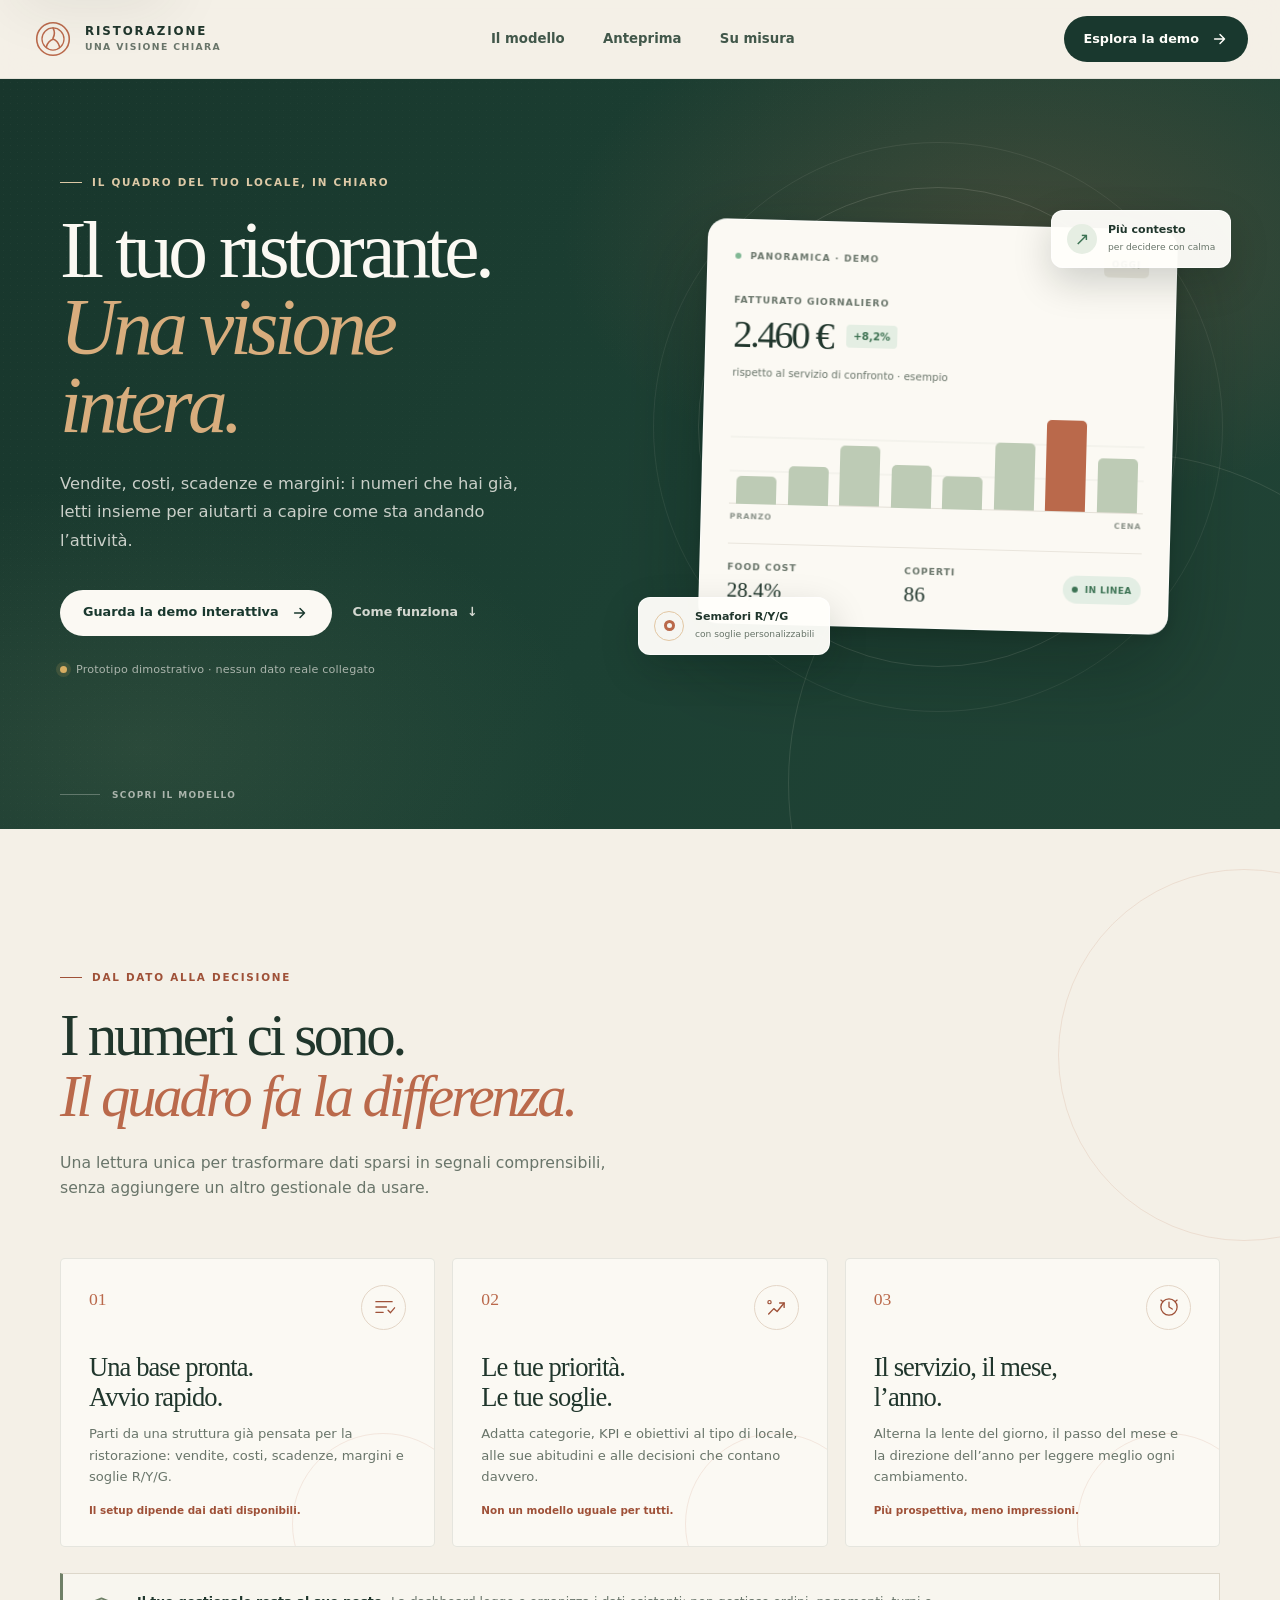
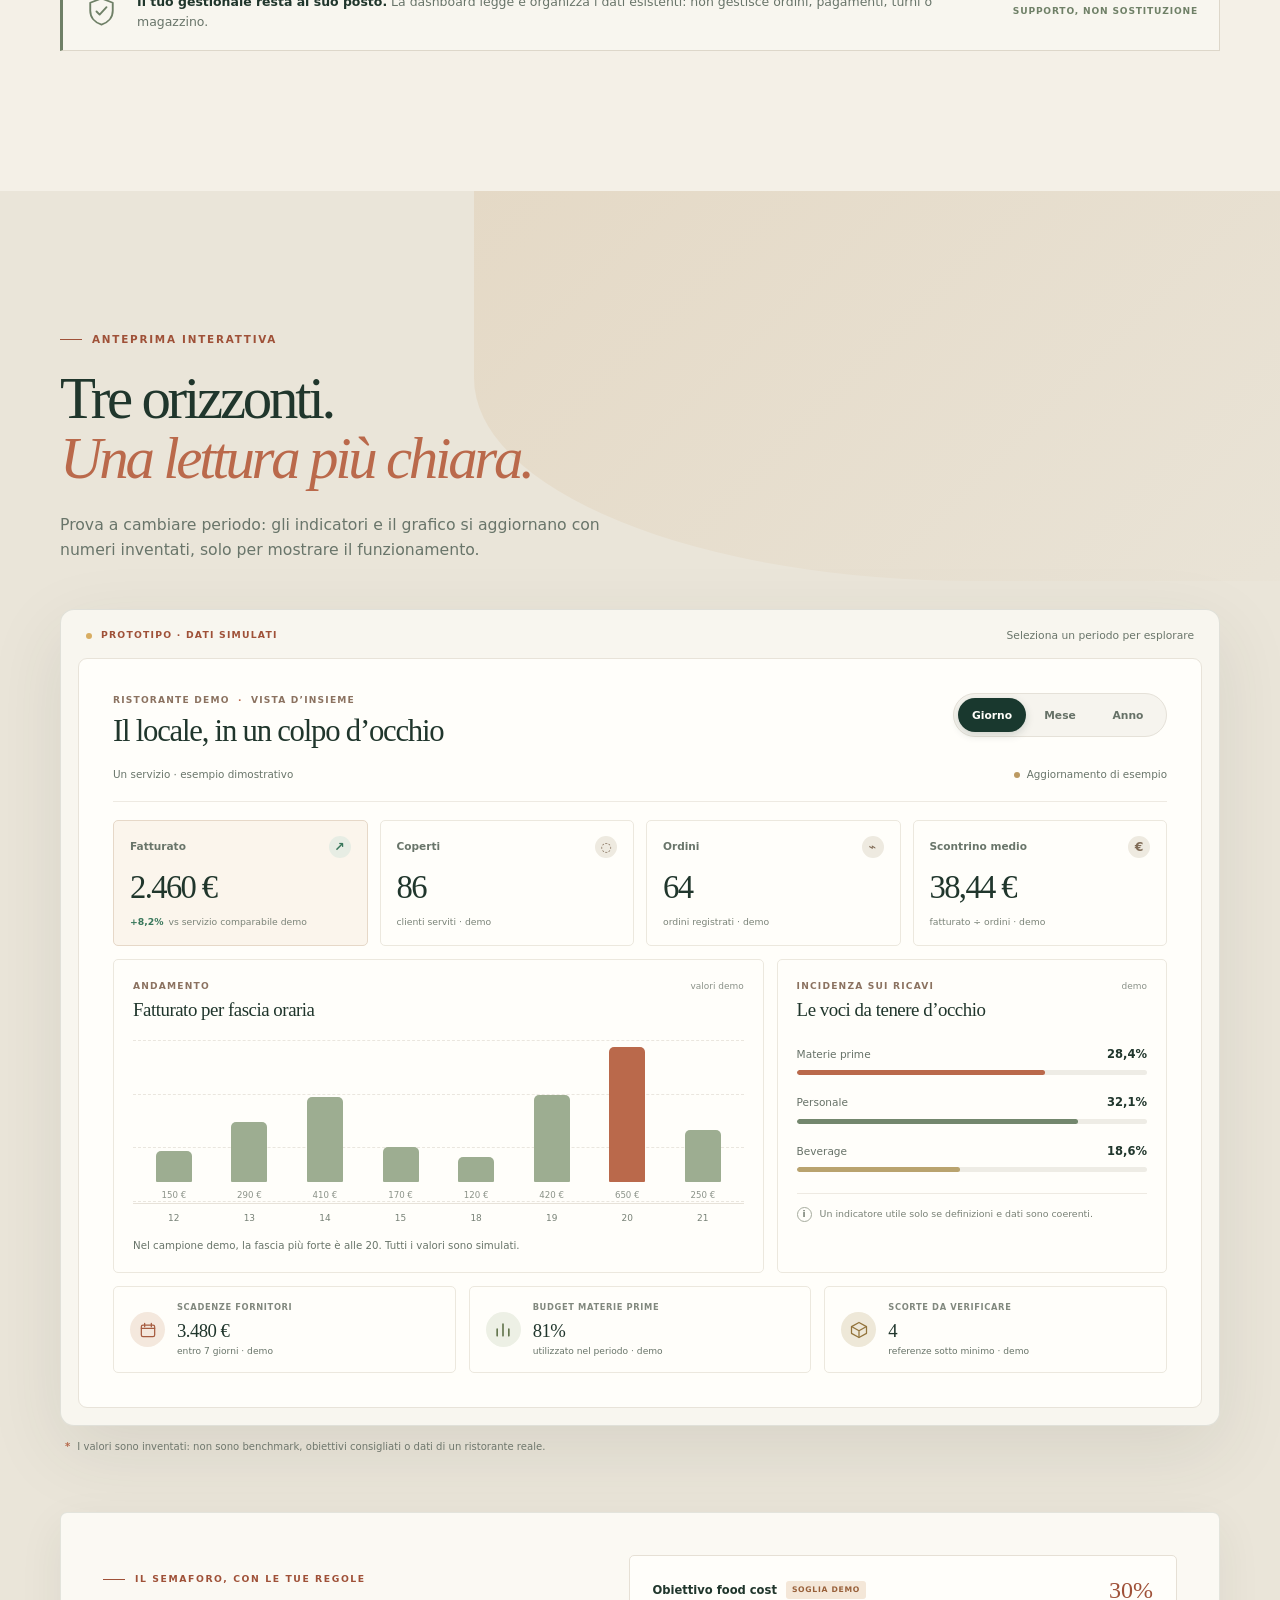
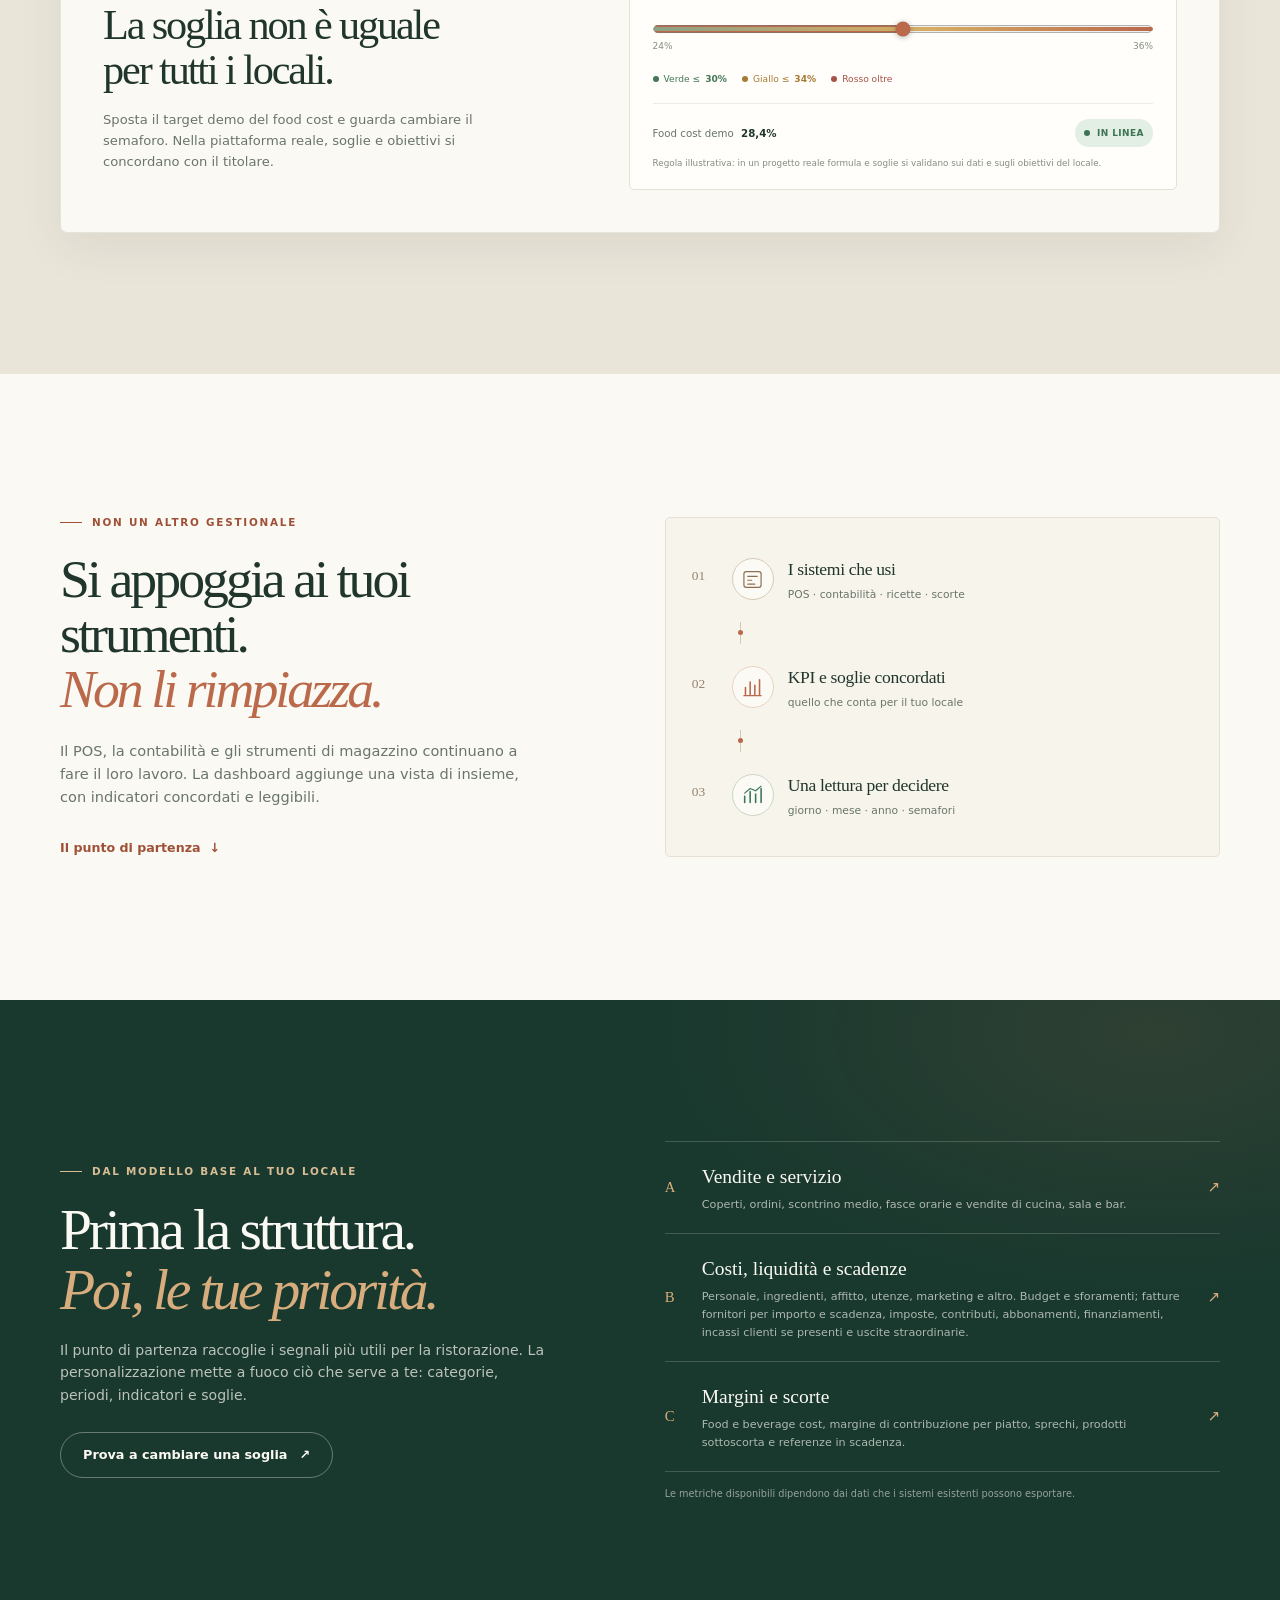
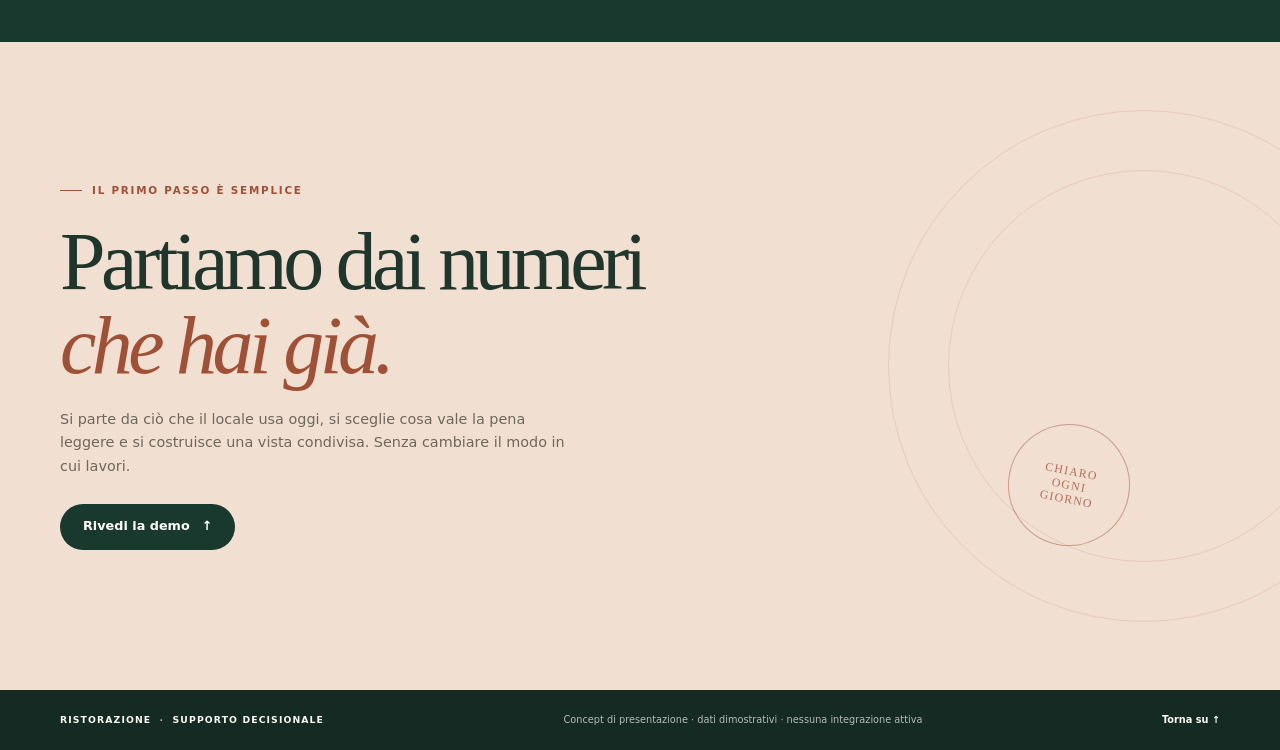
==== site/index.html @ 5234b0a6 "feat: publish restaurant dashboard demo" ====
<!doctype html>
<html lang="it">
  <head>
    <meta charset="utf-8">
    <meta name="viewport" content="width=device-width, initial-scale=1">
    <meta name="theme-color" content="#19362c">
    <meta name="description" content="Una dashboard di supporto decisionale per leggere vendite, costi, scadenze e margini del tuo ristorante.">
    <title>Una visione chiara del tuo ristorante</title>
    <link rel="stylesheet" href="styles.css">
    <script src="app.js" defer></script>
  </head>
  <body>
    <a class="skip-link" href="#main">Vai al contenuto</a>

    <header class="site-header">
      <div class="header-inner">
        <a class="brand" href="#top" aria-label="Ristorazione, torna all'inizio">
          <span class="brand-mark" aria-hidden="true">
            <svg viewBox="0 0 40 40" fill="none">
              <circle cx="20" cy="20" r="15.5" stroke="currentColor" stroke-width="1.5"></circle>
              <circle cx="20" cy="20" r="10.5" stroke="currentColor" stroke-width="1.2"></circle>
              <path d="M20 9.5c1.8 3.4 1.8 6.6 0 9.7M20 20.3c-2.9 1.1-5.2 3.5-6.3 7" stroke="currentColor" stroke-linecap="round" stroke-width="1.5"></path>
              <path d="M20 20c2.8 1.1 5.1 3.5 6.2 7.1" stroke="currentColor" stroke-linecap="round" stroke-width="1.5"></path>
            </svg>
          </span>
          <span class="brand-copy">
            <strong>RISTORAZIONE</strong>
            <small>UNA VISIONE CHIARA</small>
          </span>
        </a>

        <button class="menu-toggle" type="button" aria-label="Apri navigazione" aria-expanded="false" aria-controls="primary-navigation">
          <span></span>
          <span></span>
        </button>

        <nav class="primary-nav" id="primary-navigation" aria-label="Navigazione principale">
          <a href="#modello">Il modello</a>
          <a href="#demo">Anteprima</a>
          <a href="#personalizza">Su misura</a>
        </nav>

        <a class="header-cta" href="#demo">
          Esplora la demo
          <svg viewBox="0 0 20 20" aria-hidden="true">
            <path d="M4 10h11M10 5l5 5-5 5" fill="none" stroke="currentColor" stroke-linecap="round" stroke-linejoin="round" stroke-width="1.6"></path>
          </svg>
        </a>
      </div>
    </header>

    <main id="main">
      <section class="hero" id="top">
        <div class="hero-grain" aria-hidden="true"></div>
        <div class="container hero-grid">
          <div class="hero-copy" data-reveal>
            <p class="eyebrow eyebrow-light"><span class="eyebrow-mark"></span> IL QUADRO DEL TUO LOCALE, IN CHIARO</p>
            <h1>Il tuo ristorante.<br><em>Una visione intera.</em></h1>
            <p class="hero-description">Vendite, costi, scadenze e margini: i numeri che hai già, letti insieme per aiutarti a capire come sta andando l’attività.</p>
            <div class="hero-actions">
              <a class="button button-light" href="#demo">
                Guarda la demo interattiva
                <svg viewBox="0 0 20 20" aria-hidden="true">
                  <path d="M4 10h11M10 5l5 5-5 5" fill="none" stroke="currentColor" stroke-linecap="round" stroke-linejoin="round" stroke-width="1.6"></path>
                </svg>
              </a>
              <a class="text-link text-link-light" href="#modello">Come funziona <span aria-hidden="true">↓</span></a>
            </div>
            <p class="hero-footnote"><span class="status-dot status-dot-demo"></span> Prototipo dimostrativo · nessun dato reale collegato</p>
          </div>

          <div class="hero-visual" data-reveal aria-label="Anteprima illustrativa della dashboard">
            <div class="hero-orbit hero-orbit-one" aria-hidden="true"></div>
            <div class="hero-orbit hero-orbit-two" aria-hidden="true"></div>
            <div class="hero-note hero-note-top">
              <span class="note-icon" aria-hidden="true">↗</span>
              <span><strong>Più contesto</strong><small>per decidere con calma</small></span>
            </div>
            <div class="hero-dashboard">
              <div class="hero-dashboard-top">
                <span class="hero-dashboard-label"><span class="status-dot"></span> PANORAMICA · DEMO</span>
                <span class="hero-period">OGGI</span>
              </div>
              <div class="hero-revenue">
                <span>FATTURATO GIORNALIERO</span>
                <div><strong>2.460 €</strong><span class="hero-change">+8,2%</span></div>
                <small>rispetto al servizio di confronto · esempio</small>
              </div>
              <div class="hero-bars" aria-hidden="true">
                <span style="--bar-height: 28%"></span>
                <span style="--bar-height: 39%"></span>
                <span style="--bar-height: 61%"></span>
                <span style="--bar-height: 43%"></span>
                <span style="--bar-height: 33%"></span>
                <span style="--bar-height: 68%"></span>
                <span class="hero-bar-highlight" style="--bar-height: 92%"></span>
                <span style="--bar-height: 55%"></span>
              </div>
              <div class="hero-chart-axis"><span>PRANZO</span><span>CENA</span></div>
              <div class="hero-dashboard-bottom">
                <div class="hero-small-stat">
                  <span>FOOD COST</span>
                  <strong>28,4%</strong>
                </div>
                <div class="hero-small-stat">
                  <span>COPERTI</span>
                  <strong>86</strong>
                </div>
                <span class="status-pill status-good"><i></i> IN LINEA</span>
              </div>
            </div>
            <div class="hero-note hero-note-bottom">
              <span class="note-ring" aria-hidden="true"><span></span></span>
              <span><strong>Semafori R/Y/G</strong><small>con soglie personalizzabili</small></span>
            </div>
          </div>
        </div>
        <a class="scroll-cue" href="#modello"><span class="scroll-cue-line"></span> SCOPRI IL MODELLO</a>
      </section>

      <section class="intro-section section-pad" id="modello">
        <div class="container">
          <div class="section-heading intro-heading" data-reveal>
            <p class="eyebrow"><span class="eyebrow-mark"></span> DAL DATO ALLA DECISIONE</p>
            <h2>I numeri ci sono.<br><em>Il quadro fa la differenza.</em></h2>
            <p>Una lettura unica per trasformare dati sparsi in segnali comprensibili, senza aggiungere un altro gestionale da usare.</p>
          </div>

          <div class="feature-grid">
            <article class="feature-card feature-card-base" data-reveal>
              <div class="feature-card-top">
                <span class="feature-number">01</span>
                <span class="feature-icon" aria-hidden="true">
                  <svg viewBox="0 0 32 32" fill="none">
                    <path d="M6 9.5h20M6 16h13M6 22.5h9" stroke="currentColor" stroke-linecap="round" stroke-width="1.6"></path>
                    <path d="m21 20 3 3 5-6" stroke="currentColor" stroke-linecap="round" stroke-linejoin="round" stroke-width="1.6"></path>
                  </svg>
                </span>
              </div>
              <h3>Una base pronta.<br>Avvio rapido.</h3>
              <p>Parti da una struttura già pensata per la ristorazione: vendite, costi, scadenze, margini e soglie R/Y/G.</p>
              <span class="feature-note">Il setup dipende dai dati disponibili.</span>
            </article>

            <article class="feature-card feature-card-personal" data-reveal>
              <div class="feature-card-top">
                <span class="feature-number">02</span>
                <span class="feature-icon" aria-hidden="true">
                  <svg viewBox="0 0 32 32" fill="none">
                    <path d="M7 24.5 13.3 18l4.1 3.5L26 11" stroke="currentColor" stroke-linecap="round" stroke-linejoin="round" stroke-width="1.7"></path>
                    <path d="M20.5 11H26v5.5" stroke="currentColor" stroke-linecap="round" stroke-linejoin="round" stroke-width="1.7"></path>
                    <circle cx="8" cy="10" r="2" stroke="currentColor" stroke-width="1.5"></circle>
                  </svg>
                </span>
              </div>
              <h3>Le tue priorità.<br>Le tue soglie.</h3>
              <p>Adatta categorie, KPI e obiettivi al tipo di locale, alle sue abitudini e alle decisioni che contano davvero.</p>
              <span class="feature-note">Non un modello uguale per tutti.</span>
            </article>

            <article class="feature-card feature-card-time" data-reveal>
              <div class="feature-card-top">
                <span class="feature-number">03</span>
                <span class="feature-icon" aria-hidden="true">
                  <svg viewBox="0 0 32 32" fill="none">
                    <circle cx="16" cy="16" r="10" stroke="currentColor" stroke-width="1.6"></circle>
                    <path d="M16 10v6l4 2.5M6 7.5l2.5 2M26 7.5l-2.5 2" stroke="currentColor" stroke-linecap="round" stroke-width="1.6"></path>
                  </svg>
                </span>
              </div>
              <h3>Il servizio, il mese,<br>l’anno.</h3>
              <p>Alterna la lente del giorno, il passo del mese e la direzione dell’anno per leggere meglio ogni cambiamento.</p>
              <span class="feature-note">Più prospettiva, meno impressioni.</span>
            </article>
          </div>

          <div class="read-only-band" data-reveal>
            <span class="read-only-mark" aria-hidden="true">
              <svg viewBox="0 0 28 28" fill="none">
                <path d="M14 3.5 23 7v6.4c0 5.1-3.4 9.4-9 11.1-5.6-1.7-9-6-9-11.1V7l9-3.5Z" stroke="currentColor" stroke-linejoin="round" stroke-width="1.5"></path>
                <path d="m10 14 2.5 2.5 5.5-6" stroke="currentColor" stroke-linecap="round" stroke-linejoin="round" stroke-width="1.5"></path>
              </svg>
            </span>
            <p><strong>Il tuo gestionale resta al suo posto.</strong> La dashboard legge e organizza i dati esistenti: non gestisce ordini, pagamenti, turni o magazzino.</p>
            <span class="read-only-tag">SUPPORTO, NON SOSTITUZIONE</span>
          </div>
        </div>
      </section>

      <section class="demo-section section-pad" id="demo">
        <div class="demo-backdrop" aria-hidden="true"></div>
        <div class="container demo-container">
          <div class="section-heading demo-heading" data-reveal>
            <p class="eyebrow"><span class="eyebrow-mark"></span> ANTEPRIMA INTERATTIVA</p>
            <h2>Tre orizzonti.<br><em>Una lettura più chiara.</em></h2>
            <p>Prova a cambiare periodo: gli indicatori e il grafico si aggiornano con numeri inventati, solo per mostrare il funzionamento.</p>
          </div>

          <div class="demo-frame" data-reveal>
            <div class="demo-frame-top">
              <span class="demo-caption"><span class="status-dot status-dot-demo"></span> PROTOTIPO · DATI SIMULATI</span>
              <span class="demo-hint">Seleziona un periodo per esplorare</span>
            </div>

            <div class="dashboard-window">
              <div class="dashboard-heading">
                <div>
                  <p class="dashboard-kicker">RISTORANTE DEMO <span>·</span> VISTA D’INSIEME</p>
                  <h3>Il locale, in un colpo d’occhio</h3>
                </div>
                <div class="period-switch" role="group" aria-label="Seleziona il periodo dimostrativo">
                  <button class="period-button is-active" type="button" data-period="day" aria-pressed="true">Giorno</button>
                  <button class="period-button" type="button" data-period="month" aria-pressed="false">Mese</button>
                  <button class="period-button" type="button" data-period="year" aria-pressed="false">Anno</button>
                </div>
              </div>

              <div class="dashboard-context">
                <span id="period-context">Un servizio · esempio dimostrativo</span>
                <span class="freshness"><span class="freshness-dot"></span> Aggiornamento di esempio</span>
              </div>

              <div class="metric-grid">
                <article class="metric-card metric-card-primary">
                  <div class="metric-card-label"><span>Fatturato</span><span class="metric-symbol" aria-hidden="true">↗</span></div>
                  <strong class="metric-value" id="revenue-value" data-current="2460">2.460 €</strong>
                  <span class="metric-foot"><span id="revenue-change">+0%</span> <span id="revenue-change-label">vs confronto demo</span></span>
                </article>
                <article class="metric-card">
                  <div class="metric-card-label"><span>Coperti</span><span class="metric-symbol metric-symbol-soft" aria-hidden="true">◌</span></div>
                  <strong class="metric-value" id="covers-value" data-current="86">86</strong>
                  <span class="metric-foot">clienti serviti · demo</span>
                </article>
                <article class="metric-card">
                  <div class="metric-card-label"><span>Ordini</span><span class="metric-symbol metric-symbol-soft" aria-hidden="true">⌁</span></div>
                  <strong class="metric-value" id="orders-value" data-current="64">64</strong>
                  <span class="metric-foot">ordini registrati · demo</span>
                </article>
                <article class="metric-card">
                  <div class="metric-card-label"><span>Scontrino medio</span><span class="metric-symbol metric-symbol-soft" aria-hidden="true">€</span></div>
                  <strong class="metric-value" id="average-value" data-current="38.4375">38,44 €</strong>
                  <span class="metric-foot">fatturato ÷ ordini · demo</span>
                </article>
              </div>

              <div class="dashboard-panels">
                <section class="dashboard-panel chart-panel" aria-labelledby="chart-title">
                  <div class="panel-heading">
                    <div>
                      <p class="panel-kicker">ANDAMENTO</p>
                      <h4 id="chart-title">Fatturato per fascia oraria</h4>
                    </div>
                    <span class="panel-unit">valori demo</span>
                  </div>
                  <div class="chart-scroll">
                    <div class="chart-plot" role="img" aria-labelledby="chart-title chart-summary">
                      <div class="chart-guides" aria-hidden="true"><i></i><i></i><i></i><i></i></div>
                      <div class="chart-bars" id="chart-bars" aria-hidden="true"></div>
                    </div>
                    <div class="chart-labels" id="chart-labels" aria-hidden="true"></div>
                  </div>
                  <p class="chart-summary" id="chart-summary">Anteprima dimostrativa delle vendite per fascia oraria.</p>
                </section>

                <section class="dashboard-panel cost-panel" aria-labelledby="cost-title">
                  <div class="panel-heading">
                    <div>
                      <p class="panel-kicker">INCIDENZA SUI RICAVI</p>
                      <h4 id="cost-title">Le voci da tenere d’occhio</h4>
                    </div>
                    <span class="panel-unit">demo</span>
                  </div>
                  <div class="cost-list">
                    <div class="cost-row">
                      <div class="cost-row-heading"><span>Materie prime</span><strong id="food-cost-value">28,4%</strong></div>
                      <div class="cost-track"><span class="cost-fill cost-fill-food" id="food-cost-fill"></span></div>
                    </div>
                    <div class="cost-row">
                      <div class="cost-row-heading"><span>Personale</span><strong id="staff-cost-value">32,1%</strong></div>
                      <div class="cost-track"><span class="cost-fill cost-fill-staff" id="staff-cost-fill"></span></div>
                    </div>
                    <div class="cost-row">
                      <div class="cost-row-heading"><span>Beverage</span><strong id="beverage-cost-value">18,6%</strong></div>
                      <div class="cost-track"><span class="cost-fill cost-fill-drink" id="beverage-cost-fill"></span></div>
                    </div>
                  </div>
                  <div class="cost-note"><span class="cost-note-mark" aria-hidden="true">i</span> Un indicatore utile solo se definizioni e dati sono coerenti.</div>
                </section>
              </div>

              <div class="signal-grid">
                <article class="signal-card">
                  <span class="signal-icon signal-icon-calendar" aria-hidden="true">
                    <svg viewBox="0 0 24 24" fill="none">
                      <rect x="4" y="6" width="16" height="14" rx="2" stroke="currentColor" stroke-width="1.5"></rect>
                      <path d="M8 4v4M16 4v4M4 10h16" stroke="currentColor" stroke-linecap="round" stroke-width="1.5"></path>
                    </svg>
                  </span>
                  <div><span>SCADENZE FORNITORI</span><strong id="due-value">3.480 €</strong><small id="due-description">entro 7 giorni · demo</small></div>
                </article>
                <article class="signal-card">
                  <span class="signal-icon signal-icon-budget" aria-hidden="true">
                    <svg viewBox="0 0 24 24" fill="none">
                      <path d="M5 19V11M12 19V5M19 19v-8" stroke="currentColor" stroke-linecap="round" stroke-width="2"></path>
                    </svg>
                  </span>
                  <div><span>BUDGET MATERIE PRIME</span><strong id="budget-value">81%</strong><small>utilizzato nel periodo · demo</small></div>
                </article>
                <article class="signal-card">
                  <span class="signal-icon signal-icon-stock" aria-hidden="true">
                    <svg viewBox="0 0 24 24" fill="none">
                      <path d="m12 3 9 5v8l-9 5-9-5V8l9-5Z" stroke="currentColor" stroke-linejoin="round" stroke-width="1.5"></path>
                      <path d="m3.5 8 8.5 5 8.5-5M12 13v8" stroke="currentColor" stroke-linejoin="round" stroke-width="1.5"></path>
                    </svg>
                  </span>
                  <div><span>SCORTE DA VERIFICARE</span><strong id="stock-value">4</strong><small id="stock-description">referenze sotto minimo · demo</small></div>
                </article>
              </div>
            </div>
          </div>

          <div class="demo-footnote"><span class="demo-footnote-star" aria-hidden="true">*</span> I valori sono inventati: non sono benchmark, obiettivi consigliati o dati di un ristorante reale.</div>

          <div class="threshold-card" id="personalizza" data-reveal>
            <div class="threshold-copy">
              <p class="eyebrow"><span class="eyebrow-mark"></span> IL SEMAFORO, CON LE TUE REGOLE</p>
              <h3>La soglia non è uguale<br>per tutti i locali.</h3>
              <p>Sposta il target demo del food cost e guarda cambiare il semaforo. Nella piattaforma reale, soglie e obiettivi si concordano con il titolare.</p>
            </div>
            <div class="threshold-control">
              <div class="threshold-control-top">
                <label for="food-target">Obiettivo food cost <span class="demo-tag">SOGLIA DEMO</span></label>
                <output class="threshold-output" id="food-target-output" for="food-target">30%</output>
              </div>
              <input id="food-target" type="range" min="24" max="36" value="30" step="1" aria-describedby="threshold-rules">
              <div class="range-labels"><span>24%</span><span>36%</span></div>
              <div class="threshold-rules" id="threshold-rules">
                <span class="rule-green">Verde ≤ <b id="green-limit">30%</b></span>
                <span class="rule-yellow">Giallo ≤ <b id="yellow-limit">34%</b></span>
                <span class="rule-red">Rosso oltre</span>
              </div>
              <div class="threshold-result">
                <span class="threshold-result-label">Food cost demo <strong id="threshold-current-value">28,4%</strong></span>
                <span class="status-pill status-good" id="threshold-status" role="status" aria-live="polite"><i></i><span id="threshold-status-text">IN LINEA</span></span>
              </div>
              <p class="threshold-disclaimer">Regola illustrativa: in un progetto reale formula e soglie si validano sui dati e sugli obiettivi del locale.</p>
            </div>
          </div>
        </div>
      </section>

      <section class="scope-section section-pad">
        <div class="container scope-grid">
          <div class="scope-heading" data-reveal>
            <p class="eyebrow"><span class="eyebrow-mark"></span> NON UN ALTRO GESTIONALE</p>
            <h2>Si appoggia ai tuoi strumenti.<br><em>Non li rimpiazza.</em></h2>
            <p>Il POS, la contabilità e gli strumenti di magazzino continuano a fare il loro lavoro. La dashboard aggiunge una vista di insieme, con indicatori concordati e leggibili.</p>
            <a class="text-link text-link-dark" href="#chiusura">Il punto di partenza <span aria-hidden="true">↓</span></a>
          </div>

          <div class="flow-card" data-reveal>
            <div class="flow-step">
              <span class="flow-step-number">01</span>
              <span class="flow-icon" aria-hidden="true">
                <svg viewBox="0 0 32 32" fill="none">
                  <rect x="5" y="6" width="22" height="20" rx="3" stroke="currentColor" stroke-width="1.5"></rect>
                  <path d="M10 12h12M10 17h5M10 22h9" stroke="currentColor" stroke-linecap="round" stroke-width="1.5"></path>
                </svg>
              </span>
              <div><strong>I sistemi che usi</strong><small>POS · contabilità · ricette · scorte</small></div>
            </div>
            <div class="flow-connector" aria-hidden="true"><span></span></div>
            <div class="flow-step">
              <span class="flow-step-number">02</span>
              <span class="flow-icon flow-icon-accent" aria-hidden="true">
                <svg viewBox="0 0 32 32" fill="none">
                  <path d="M7 25V16M13 25V9M19 25V13M25 25V6" stroke="currentColor" stroke-linecap="round" stroke-width="2"></path>
                  <path d="M5 26.5h22" stroke="currentColor" stroke-linecap="round" stroke-width="1.5"></path>
                </svg>
              </span>
              <div><strong>KPI e soglie concordati</strong><small>quello che conta per il tuo locale</small></div>
            </div>
            <div class="flow-connector" aria-hidden="true"><span></span></div>
            <div class="flow-step">
              <span class="flow-step-number">03</span>
              <span class="flow-icon flow-icon-green" aria-hidden="true">
                <svg viewBox="0 0 32 32" fill="none">
                  <path d="M6 25V17M13 25V11M20 25V14M27 25V7" stroke="currentColor" stroke-linecap="round" stroke-width="2"></path>
                  <path d="m6 13 7-6 7 3 7-6" stroke="currentColor" stroke-linecap="round" stroke-linejoin="round" stroke-width="1.5"></path>
                </svg>
              </span>
              <div><strong>Una lettura per decidere</strong><small>giorno · mese · anno · semafori</small></div>
            </div>
          </div>
        </div>
      </section>

      <section class="personal-section section-pad">
        <div class="container personal-grid">
          <div class="personal-note" data-reveal>
            <p class="eyebrow eyebrow-light"><span class="eyebrow-mark"></span> DAL MODELLO BASE AL TUO LOCALE</p>
            <h2>Prima la struttura.<br><em>Poi, le tue priorità.</em></h2>
            <p>Il punto di partenza raccoglie i segnali più utili per la ristorazione. La personalizzazione mette a fuoco ciò che serve a te: categorie, periodi, indicatori e soglie.</p>
            <a class="button button-outline-light" href="#demo">Prova a cambiare una soglia <span aria-hidden="true">↗</span></a>
          </div>
          <div class="personal-list" data-reveal>
            <div class="personal-list-item">
              <span class="personal-index">A</span>
              <div><strong>Vendite e servizio</strong><p>Coperti, ordini, scontrino medio, fasce orarie e vendite di cucina, sala e bar.</p></div>
              <span class="personal-arrow" aria-hidden="true">↗</span>
            </div>
            <div class="personal-list-item">
              <span class="personal-index">B</span>
              <div><strong>Costi, liquidità e scadenze</strong><p>Personale, ingredienti, affitto, utenze, marketing e altro. Budget e sforamenti; fatture fornitori per importo e scadenza, imposte, contributi, abbonamenti, finanziamenti, incassi clienti se presenti e uscite straordinarie.</p></div>
              <span class="personal-arrow" aria-hidden="true">↗</span>
            </div>
            <div class="personal-list-item">
              <span class="personal-index">C</span>
              <div><strong>Margini e scorte</strong><p>Food e beverage cost, margine di contribuzione per piatto, sprechi, prodotti sottoscorta e referenze in scadenza.</p></div>
              <span class="personal-arrow" aria-hidden="true">↗</span>
            </div>
            <p class="personal-list-foot">Le metriche disponibili dipendono dai dati che i sistemi esistenti possono esportare.</p>
          </div>
        </div>
      </section>

      <section class="closing-section section-pad" id="chiusura">
        <div class="container closing-content" data-reveal>
          <p class="eyebrow"><span class="eyebrow-mark"></span> IL PRIMO PASSO È SEMPLICE</p>
          <h2>Partiamo dai numeri<br><em>che hai già.</em></h2>
          <p>Si parte da ciò che il locale usa oggi, si sceglie cosa vale la pena leggere e si costruisce una vista condivisa. Senza cambiare il modo in cui lavori.</p>
          <a class="button button-dark" href="#demo">Rivedi la demo <span aria-hidden="true">↑</span></a>
          <span class="closing-stamp" aria-hidden="true">CHIARO<br>OGNI<br>GIORNO</span>
        </div>
      </section>
    </main>

    <footer class="site-footer">
      <div class="container footer-inner">
        <a class="footer-brand" href="#top">RISTORAZIONE <span>·</span> SUPPORTO DECISIONALE</a>
        <p>Concept di presentazione · dati dimostrativi · nessuna integrazione attiva</p>
        <a href="#top" class="back-top">Torna su ↑</a>
      </div>
    </footer>
  </body>
</html>
---- site/styles.css ----
:root {
  color-scheme: light;
  --ink: #20362c;
  --ink-soft: #41574a;
  --forest: #19382e;
  --forest-deep: #142a23;
  --paper: #f4f0e7;
  --paper-light: #fbf9f3;
  --white: #fffefa;
  --line: #e2dccf;
  --muted: #69756a;
  --terra: #ba694b;
  --terra-deep: #9f5138;
  --terra-light: #f1dfd2;
  --olive: #6f8067;
  --sage: #e1e8dc;
  --gold: #d8ad62;
  --green: #39775b;
  --yellow: #bd8438;
  --red: #b84f42;
  --serif: "Iowan Old Style", "Palatino Linotype", "Book Antiqua", Georgia, serif;
  --sans: "Aptos", "Segoe UI", system-ui, -apple-system, BlinkMacSystemFont, sans-serif;
  --shadow: 0 18px 60px rgba(42, 49, 38, 0.1);
  --shadow-soft: 0 8px 30px rgba(42, 49, 38, 0.07);
  --radius: 24px;
}

* {
  box-sizing: border-box;
}

html {
  scroll-behavior: smooth;
  scroll-padding-top: 88px;
}

body {
  margin: 0;
  background: var(--paper);
  color: var(--ink);
  font-family: var(--sans);
  font-size: 16px;
  line-height: 1.6;
  text-rendering: optimizeLegibility;
  -webkit-font-smoothing: antialiased;
}

button,
input {
  font: inherit;
}

button,
a {
  -webkit-tap-highlight-color: transparent;
}

a {
  color: inherit;
  text-decoration: none;
}

button:focus-visible,
a:focus-visible,
input:focus-visible {
  outline: 3px solid var(--gold);
  outline-offset: 4px;
}

::selection {
  background: #e5c39c;
  color: var(--forest-deep);
}

.container {
  width: min(1160px, calc(100% - 64px));
  margin-inline: auto;
}

.skip-link {
  position: fixed;
  z-index: 50;
  top: 12px;
  left: 12px;
  padding: 10px 16px;
  transform: translateY(-160%);
  border-radius: 999px;
  background: var(--white);
  color: var(--forest);
  box-shadow: var(--shadow);
}

.skip-link:focus {
  transform: translateY(0);
}

.site-header {
  position: sticky;
  z-index: 20;
  top: 0;
  border-bottom: 1px solid rgba(32, 54, 44, 0.08);
  background: rgba(244, 240, 231, 0.94);
  backdrop-filter: blur(18px);
}

.header-inner {
  display: flex;
  width: min(1320px, calc(100% - 64px));
  min-height: 78px;
  align-items: center;
  justify-content: space-between;
  gap: 26px;
  margin-inline: auto;
}

.brand {
  display: inline-flex;
  flex: 0 0 auto;
  align-items: center;
  gap: 11px;
}

.brand-mark {
  display: grid;
  width: 42px;
  height: 42px;
  place-items: center;
  color: var(--terra);
}

.brand-mark svg {
  width: 100%;
  height: 100%;
}

.brand-copy {
  display: grid;
  gap: 0;
  line-height: 1.15;
}

.brand-copy strong {
  font-size: 0.74rem;
  font-weight: 800;
  letter-spacing: 0.16em;
}

.brand-copy small {
  margin-top: 4px;
  color: var(--muted);
  font-size: 0.58rem;
  font-weight: 600;
  letter-spacing: 0.15em;
}

.primary-nav {
  display: flex;
  align-items: center;
  gap: clamp(22px, 3vw, 42px);
  color: var(--ink-soft);
  font-size: 0.83rem;
  font-weight: 600;
}

.primary-nav a {
  position: relative;
  padding-block: 8px;
}

.primary-nav a::after {
  position: absolute;
  right: 0;
  bottom: 2px;
  left: 0;
  height: 1px;
  transform: scaleX(0);
  transform-origin: left;
  background: var(--terra);
  content: "";
  transition: transform 220ms ease;
}

.primary-nav a:hover::after {
  transform: scaleX(1);
}

.header-cta,
.button {
  display: inline-flex;
  min-height: 46px;
  align-items: center;
  justify-content: center;
  gap: 12px;
  border: 1px solid transparent;
  border-radius: 999px;
  font-size: 0.8rem;
  font-weight: 700;
  transition: transform 220ms ease, background-color 220ms ease, box-shadow 220ms ease;
}

.header-cta {
  padding: 0 18px;
  background: var(--forest);
  color: var(--white);
}

.header-cta svg,
.button svg {
  width: 18px;
  height: 18px;
  transition: transform 220ms ease;
}

.header-cta:hover,
.button:hover {
  transform: translateY(-2px);
  box-shadow: 0 10px 24px rgba(25, 56, 46, 0.16);
}

.header-cta:hover svg,
.button:hover svg {
  transform: translateX(3px);
}

.menu-toggle {
  display: none;
  width: 42px;
  height: 42px;
  align-items: center;
  justify-content: center;
  flex-direction: column;
  gap: 6px;
  border: 1px solid var(--line);
  border-radius: 50%;
  background: var(--paper-light);
  color: var(--ink);
  cursor: pointer;
}

.menu-toggle span {
  width: 16px;
  height: 1.5px;
  border-radius: 99px;
  background: currentColor;
  transition: transform 180ms ease;
}

.menu-toggle[aria-expanded="true"] span:first-child {
  transform: translateY(3.75px) rotate(45deg);
}

.menu-toggle[aria-expanded="true"] span:last-child {
  transform: translateY(-3.75px) rotate(-45deg);
}

.hero {
  position: relative;
  min-height: min(750px, calc(100svh - 78px));
  overflow: hidden;
  padding: 96px 0 110px;
  background:
    radial-gradient(ellipse at 80% 22%, rgba(186, 105, 75, 0.23), transparent 32%),
    radial-gradient(ellipse at 11% 89%, rgba(126, 144, 108, 0.16), transparent 28%),
    linear-gradient(123deg, #18362c 0%, #1c4033 54%, #214335 100%);
  color: var(--paper-light);
}

.hero::after {
  position: absolute;
  right: -170px;
  bottom: -285px;
  width: 660px;
  height: 660px;
  border: 1px solid rgba(249, 241, 226, 0.11);
  border-radius: 50%;
  content: "";
  pointer-events: none;
}

.hero-grain {
  position: absolute;
  inset: 0;
  opacity: 0.16;
  background-image: radial-gradient(rgba(249, 241, 226, 0.48) 0.45px, transparent 0.6px);
  background-size: 7px 7px;
  mask-image: linear-gradient(130deg, rgba(0, 0, 0, 0.48), transparent 70%);
  pointer-events: none;
}

.hero-grid {
  position: relative;
  z-index: 1;
  display: grid;
  align-items: center;
  grid-template-columns: minmax(0, 0.96fr) minmax(420px, 1.04fr);
  gap: clamp(35px, 6vw, 88px);
}

.hero-copy {
  max-width: 610px;
}

.eyebrow {
  display: flex;
  align-items: center;
  gap: 10px;
  margin: 0 0 22px;
  color: var(--terra-deep);
  font-size: 0.65rem;
  font-weight: 800;
  letter-spacing: 0.17em;
  line-height: 1.4;
}

.eyebrow-light {
  color: #ddc9a6;
}

.eyebrow-mark {
  display: inline-block;
  width: 22px;
  height: 1px;
  flex: 0 0 auto;
  background: currentColor;
}

.hero h1,
.section-heading h2,
.scope-heading h2,
.personal-note h2,
.closing-content h2 {
  margin: 0;
  font-family: var(--serif);
  font-weight: 400;
  letter-spacing: -0.055em;
}

.hero h1 {
  max-width: 700px;
  font-size: clamp(3.5rem, 6.2vw, 6rem);
  line-height: 0.98;
}

.hero h1 em,
.section-heading h2 em,
.scope-heading h2 em,
.personal-note h2 em,
.closing-content h2 em {
  color: #d8ad7d;
  font-weight: 400;
}

.hero-description {
  max-width: 480px;
  margin: 25px 0 0;
  color: rgba(251, 249, 243, 0.78);
  font-size: 1.02rem;
  line-height: 1.75;
}

.hero-actions {
  display: flex;
  align-items: center;
  flex-wrap: wrap;
  gap: 21px;
  margin-top: 34px;
}

.button {
  padding: 0 22px;
}

.button-light {
  background: var(--paper-light);
  color: var(--forest);
}

.button-light:hover {
  background: #fff;
}

.text-link {
  display: inline-flex;
  align-items: center;
  gap: 9px;
  font-size: 0.79rem;
  font-weight: 700;
}

.text-link span {
  display: inline-block;
  transition: transform 200ms ease;
}

.text-link:hover span {
  transform: translateY(3px);
}

.text-link-light {
  color: rgba(251, 249, 243, 0.82);
}

.text-link-dark {
  color: var(--terra-deep);
}

.hero-footnote {
  display: flex;
  align-items: center;
  gap: 9px;
  margin: 25px 0 0;
  color: rgba(251, 249, 243, 0.62);
  font-size: 0.7rem;
  letter-spacing: 0.015em;
}

.status-dot {
  display: inline-block;
  width: 7px;
  height: 7px;
  flex: 0 0 auto;
  border-radius: 50%;
  background: #80b894;
  box-shadow: 0 0 0 4px rgba(128, 184, 148, 0.13);
}

.status-dot-demo {
  background: var(--gold);
  box-shadow: 0 0 0 4px rgba(216, 173, 98, 0.15);
}

.hero-visual {
  position: relative;
  display: grid;
  min-height: 490px;
  place-items: center;
  isolation: isolate;
}

.hero-orbit {
  position: absolute;
  z-index: -1;
  border: 1px solid rgba(249, 241, 226, 0.14);
  border-radius: 50%;
  pointer-events: none;
}

.hero-orbit-one {
  width: 480px;
  height: 480px;
}

.hero-orbit-two {
  width: 570px;
  height: 570px;
  border-color: rgba(249, 241, 226, 0.08);
}

.hero-dashboard {
  width: min(100%, 470px);
  padding: 24px 27px 20px;
  transform: rotate(1.5deg);
  border: 1px solid rgba(255, 255, 255, 0.68);
  border-radius: 19px;
  background: var(--paper-light);
  box-shadow: 0 32px 90px rgba(6, 20, 15, 0.33), 0 4px 14px rgba(6, 20, 15, 0.13);
  color: var(--ink);
  animation: dashboard-arrive 800ms cubic-bezier(0.2, 0.7, 0.2, 1) both;
}

.hero-dashboard-top,
.hero-dashboard-bottom,
.hero-revenue > div,
.hero-chart-axis {
  display: flex;
  align-items: center;
  justify-content: space-between;
}

.hero-dashboard-label,
.hero-period {
  display: flex;
  align-items: center;
  gap: 9px;
  color: var(--muted);
  font-size: 0.57rem;
  font-weight: 800;
  letter-spacing: 0.13em;
}

.hero-dashboard-label .status-dot {
  width: 6px;
  height: 6px;
  box-shadow: none;
}

.hero-period {
  padding: 5px 8px;
  border-radius: 5px;
  background: #ece9df;
  color: var(--ink-soft);
  font-size: 0.54rem;
}

.hero-revenue {
  margin-top: 25px;
}

.hero-revenue > span,
.hero-small-stat > span {
  display: block;
  color: var(--muted);
  font-size: 0.58rem;
  font-weight: 800;
  letter-spacing: 0.105em;
}

.hero-revenue > div {
  justify-content: flex-start;
  gap: 14px;
  margin-top: 2px;
}

.hero-revenue strong {
  font-family: var(--serif);
  font-size: 2.4rem;
  font-weight: 400;
  letter-spacing: -0.06em;
  line-height: 1.25;
}

.hero-change {
  padding: 3px 7px;
  border-radius: 4px;
  background: #e4eee3;
  color: #3b7050;
  font-size: 0.64rem;
  font-weight: 800;
}

.hero-revenue small {
  color: var(--muted);
  font-size: 0.65rem;
}

.hero-bars {
  display: flex;
  height: 100px;
  align-items: flex-end;
  gap: 12px;
  margin-top: 21px;
  padding: 0 7px;
  border-bottom: 1px solid #e4e0d7;
  background: repeating-linear-gradient(to bottom, transparent 0, transparent 32px, rgba(67, 89, 70, 0.08) 33px, transparent 34px);
}

.hero-bars span {
  width: 100%;
  height: var(--bar-height);
  border-radius: 5px 5px 0 0;
  background: #bdcbb5;
  transform-origin: bottom;
  animation: bar-rise 700ms cubic-bezier(0.2, 0.65, 0.3, 1) both;
}

.hero-bars span:nth-child(2) { animation-delay: 60ms; }
.hero-bars span:nth-child(3) { animation-delay: 120ms; }
.hero-bars span:nth-child(4) { animation-delay: 180ms; }
.hero-bars span:nth-child(5) { animation-delay: 240ms; }
.hero-bars span:nth-child(6) { animation-delay: 300ms; }
.hero-bars span:nth-child(7) { animation-delay: 360ms; }
.hero-bars span:nth-child(8) { animation-delay: 420ms; }

.hero-bars .hero-bar-highlight {
  background: var(--terra);
}

.hero-chart-axis {
  margin: 7px 1px 0;
  color: #899188;
  font-size: 0.49rem;
  font-weight: 800;
  letter-spacing: 0.12em;
}

.hero-dashboard-bottom {
  gap: 12px;
  margin-top: 19px;
  padding-top: 16px;
  border-top: 1px solid #e9e5dc;
}

.hero-small-stat strong {
  display: block;
  margin-top: 3px;
  font-family: var(--serif);
  font-size: 1.32rem;
  font-weight: 400;
  line-height: 1.2;
}

.status-pill {
  display: inline-flex;
  min-height: 28px;
  align-items: center;
  gap: 7px;
  padding: 0 9px;
  border-radius: 99px;
  font-size: 0.56rem;
  font-weight: 800;
  letter-spacing: 0.05em;
}

.status-pill i {
  width: 6px;
  height: 6px;
  border-radius: 50%;
  background: currentColor;
}

.status-good {
  background: #e3eee4;
  color: #3d7354;
}

.status-warning {
  background: #f5ead7;
  color: #976522;
}

.status-alert {
  background: #f5e2de;
  color: #a4493c;
}

.hero-note {
  position: absolute;
  z-index: 2;
  display: flex;
  align-items: center;
  gap: 11px;
  padding: 12px 15px;
  border: 1px solid rgba(255, 255, 255, 0.7);
  border-radius: 12px;
  background: rgba(255, 254, 250, 0.96);
  box-shadow: 0 14px 38px rgba(7, 20, 14, 0.18);
  color: var(--ink);
  animation: note-arrive 800ms 180ms cubic-bezier(0.2, 0.7, 0.2, 1) both;
}

.hero-note-top {
  top: 28px;
  right: -11px;
}

.hero-note-bottom {
  bottom: 17px;
  left: -19px;
}

.hero-note strong,
.hero-note small {
  display: block;
}

.hero-note strong {
  font-size: 0.69rem;
  line-height: 1.3;
}

.hero-note small {
  margin-top: 3px;
  color: var(--muted);
  font-size: 0.57rem;
}

.note-icon {
  display: grid;
  width: 30px;
  height: 30px;
  place-items: center;
  border-radius: 50%;
  background: #e6eee3;
  color: #3d7354;
  font-size: 1.1rem;
}

.note-ring {
  display: grid;
  width: 30px;
  height: 30px;
  place-items: center;
  border: 1px solid #e3c7a4;
  border-radius: 50%;
}

.note-ring span {
  width: 11px;
  height: 11px;
  border: 3px solid var(--terra);
  border-radius: 50%;
}

.scroll-cue {
  position: absolute;
  z-index: 1;
  bottom: 27px;
  left: max(32px, calc((100% - 1160px) / 2));
  display: flex;
  align-items: center;
  gap: 12px;
  color: rgba(251, 249, 243, 0.62);
  font-size: 0.56rem;
  font-weight: 800;
  letter-spacing: 0.15em;
}

.scroll-cue-line {
  position: relative;
  display: inline-block;
  width: 40px;
  height: 1px;
  overflow: hidden;
  background: rgba(251, 249, 243, 0.28);
}

.scroll-cue-line::after {
  position: absolute;
  inset: 0;
  transform: translateX(-105%);
  background: var(--gold);
  content: "";
  animation: cue-line 2.1s 1s ease-in-out infinite;
}

.section-pad {
  padding-block: clamp(88px, 11vw, 150px);
}

.intro-section {
  position: relative;
  overflow: hidden;
  background: var(--paper);
}

.intro-section::before {
  position: absolute;
  top: 40px;
  right: -150px;
  width: 370px;
  height: 370px;
  border: 1px solid rgba(186, 105, 75, 0.14);
  border-radius: 50%;
  content: "";
  pointer-events: none;
}

.section-heading {
  position: relative;
  z-index: 1;
  max-width: 700px;
}

.section-heading h2,
.scope-heading h2,
.personal-note h2,
.closing-content h2 {
  font-size: clamp(2.65rem, 4.6vw, 4.65rem);
  line-height: 1.03;
}

.section-heading h2 em,
.scope-heading h2 em {
  color: var(--terra);
}

.section-heading > p:last-child {
  max-width: 550px;
  margin: 22px 0 0;
  color: var(--muted);
  font-size: 0.98rem;
}

.intro-heading {
  margin-bottom: 58px;
}

.feature-grid {
  display: grid;
  grid-template-columns: repeat(3, minmax(0, 1fr));
  gap: 17px;
}

.feature-card {
  position: relative;
  min-height: 286px;
  padding: 26px 28px 24px;
  overflow: hidden;
  border: 1px solid rgba(70, 83, 67, 0.12);
  border-radius: 5px;
  background: var(--paper-light);
  transition: transform 260ms ease, box-shadow 260ms ease, border-color 260ms ease;
}

.feature-card::after {
  position: absolute;
  right: -40px;
  bottom: -69px;
  width: 180px;
  height: 180px;
  border: 1px solid rgba(186, 105, 75, 0.13);
  border-radius: 50%;
  content: "";
  transition: transform 450ms ease;
}

.feature-card:hover {
  transform: translateY(-5px);
  border-color: rgba(186, 105, 75, 0.3);
  box-shadow: var(--shadow-soft);
}

.feature-card:hover::after {
  transform: scale(1.1);
}

.feature-card-top {
  display: flex;
  align-items: flex-start;
  justify-content: space-between;
}

.feature-number {
  color: var(--terra);
  font-family: var(--serif);
  font-size: 1.1rem;
}

.feature-icon {
  display: grid;
  width: 45px;
  height: 45px;
  place-items: center;
  border: 1px solid #e4d6c7;
  border-radius: 50%;
  color: var(--terra-deep);
}

.feature-icon svg {
  width: 26px;
  height: 26px;
}

.feature-card h3 {
  margin: 23px 0 11px;
  font-family: var(--serif);
  font-size: 1.66rem;
  font-weight: 400;
  letter-spacing: -0.035em;
  line-height: 1.12;
}

.feature-card p {
  max-width: 320px;
  margin: 0;
  color: var(--muted);
  font-size: 0.82rem;
  line-height: 1.62;
}

.feature-note {
  display: inline-block;
  margin-top: 15px;
  color: var(--terra-deep);
  font-size: 0.65rem;
  font-weight: 700;
}

.read-only-band {
  display: flex;
  align-items: center;
  gap: 18px;
  margin-top: 26px;
  padding: 18px 21px;
  border: 1px solid #ddd7ca;
  border-left: 3px solid var(--olive);
  background: rgba(251, 249, 243, 0.66);
}

.read-only-mark {
  display: grid;
  width: 35px;
  height: 35px;
  flex: 0 0 auto;
  place-items: center;
  color: var(--olive);
}

.read-only-mark svg {
  width: 100%;
  height: 100%;
}

.read-only-band p {
  flex: 1;
  margin: 0;
  color: var(--muted);
  font-size: 0.78rem;
}

.read-only-band strong {
  color: var(--ink);
}

.read-only-tag {
  flex: 0 0 auto;
  color: var(--olive);
  font-size: 0.57rem;
  font-weight: 800;
  letter-spacing: 0.09em;
}

.demo-section {
  position: relative;
  overflow: hidden;
  background: #eae5d9;
}

.demo-backdrop {
  position: absolute;
  top: 0;
  right: -12%;
  width: 75%;
  height: 390px;
  border-radius: 0 0 0 52%;
  background: linear-gradient(135deg, rgba(218, 194, 161, 0.34), rgba(228, 220, 205, 0.05));
  pointer-events: none;
}

.demo-container {
  position: relative;
  z-index: 1;
}

.demo-heading {
  margin-bottom: 47px;
}

.demo-frame {
  padding: 17px;
  border: 1px solid rgba(32, 54, 44, 0.11);
  border-radius: 14px;
  background: rgba(255, 254, 250, 0.67);
  box-shadow: 0 24px 75px rgba(48, 56, 45, 0.1);
}

.demo-frame-top {
  display: flex;
  align-items: center;
  justify-content: space-between;
  gap: 12px;
  padding: 0 8px 14px;
}

.demo-caption {
  display: inline-flex;
  align-items: center;
  gap: 9px;
  color: var(--terra-deep);
  font-size: 0.58rem;
  font-weight: 800;
  letter-spacing: 0.13em;
}

.demo-caption .status-dot {
  width: 6px;
  height: 6px;
  box-shadow: none;
}

.demo-hint {
  color: var(--muted);
  font-size: 0.67rem;
}

.dashboard-window {
  padding: clamp(20px, 3vw, 34px);
  border: 1px solid #e8e3d9;
  border-radius: 9px;
  background: var(--white);
}

.dashboard-heading {
  display: flex;
  align-items: flex-start;
  justify-content: space-between;
  gap: 24px;
}

.dashboard-kicker,
.panel-kicker {
  margin: 0 0 6px;
  color: #8b7260;
  font-size: 0.57rem;
  font-weight: 800;
  letter-spacing: 0.13em;
}

.dashboard-kicker span {
  padding-inline: 4px;
  color: #ba694b;
}

.dashboard-heading h3 {
  margin: 0;
  font-family: var(--serif);
  font-size: clamp(1.4rem, 2.4vw, 2rem);
  font-weight: 400;
  letter-spacing: -0.04em;
  line-height: 1.15;
}

.period-switch {
  display: inline-flex;
  flex: 0 0 auto;
  padding: 4px;
  border: 1px solid #e5e1d8;
  border-radius: 99px;
  background: #f6f4ee;
}

.period-button {
  min-width: 68px;
  min-height: 34px;
  padding: 0 12px;
  border: 0;
  border-radius: 99px;
  background: transparent;
  color: #667167;
  cursor: pointer;
  font-size: 0.67rem;
  font-weight: 700;
  transition: color 220ms ease, background-color 220ms ease, box-shadow 220ms ease;
}

.period-button:hover {
  color: var(--ink);
}

.period-button.is-active {
  background: var(--forest);
  color: var(--white);
  box-shadow: 0 3px 8px rgba(25, 56, 46, 0.17);
}

.dashboard-context {
  display: flex;
  align-items: center;
  justify-content: space-between;
  gap: 12px;
  margin-top: 17px;
  padding-bottom: 18px;
  border-bottom: 1px solid #eeeae2;
  color: var(--muted);
  font-size: 0.65rem;
}

.freshness {
  display: inline-flex;
  align-items: center;
  gap: 7px;
}

.freshness-dot {
  width: 6px;
  height: 6px;
  border-radius: 50%;
  background: #bc9a62;
}

.metric-grid {
  display: grid;
  grid-template-columns: repeat(4, minmax(0, 1fr));
  gap: 12px;
  margin-top: 18px;
}

.metric-card {
  min-width: 0;
  padding: 15px 16px 14px;
  border: 1px solid #ece8de;
  border-radius: 5px;
  background: #fffefa;
  transition: transform 220ms ease, border-color 220ms ease;
}

.metric-card:hover {
  transform: translateY(-3px);
  border-color: #cfc6b7;
}

.metric-card-primary {
  border-color: #e6d8c8;
  background: #fbf5ec;
}

.metric-card-label {
  display: flex;
  align-items: center;
  justify-content: space-between;
  gap: 7px;
  color: var(--muted);
  font-size: 0.66rem;
  font-weight: 650;
}

.metric-symbol {
  display: grid;
  width: 22px;
  height: 22px;
  place-items: center;
  border-radius: 50%;
  background: #e7ede4;
  color: var(--green);
  font-size: 0.78rem;
  font-weight: 800;
}

.metric-symbol-soft {
  background: #eeeae0;
  color: #806c57;
}

.metric-value {
  display: block;
  overflow: hidden;
  margin-top: 11px;
  color: var(--ink);
  font-family: var(--serif);
  font-size: clamp(1.48rem, 2.55vw, 2.1rem);
  font-weight: 400;
  letter-spacing: -0.05em;
  line-height: 1.16;
  text-overflow: ellipsis;
  white-space: nowrap;
}

.metric-foot {
  display: flex;
  min-height: 17px;
  align-items: center;
  gap: 5px;
  margin-top: 7px;
  color: #7a8378;
  font-size: 0.58rem;
}

.metric-foot #revenue-change {
  color: var(--green);
  font-weight: 800;
}

.dashboard-panels {
  display: grid;
  grid-template-columns: minmax(0, 1.5fr) minmax(260px, 0.9fr);
  gap: 13px;
  margin-top: 13px;
}

.dashboard-panel {
  min-width: 0;
  padding: 19px 19px 16px;
  border: 1px solid #ece8de;
  border-radius: 5px;
  background: #fffefa;
}

.panel-heading {
  display: flex;
  align-items: flex-start;
  justify-content: space-between;
  gap: 12px;
}

.panel-heading h4 {
  margin: 0;
  font-family: var(--serif);
  font-size: 1.18rem;
  font-weight: 400;
  letter-spacing: -0.025em;
  line-height: 1.2;
}

.panel-unit {
  flex: 0 0 auto;
  color: #8a9188;
  font-size: 0.56rem;
}

.chart-scroll {
  margin-top: 18px;
  overflow-x: auto;
  scrollbar-color: #c8bba7 transparent;
  scrollbar-width: thin;
}

.chart-plot {
  position: relative;
  height: 164px;
  min-width: 515px;
  overflow: hidden;
  border-bottom: 1px solid #e7e2d9;
}

.chart-guides {
  position: absolute;
  inset: 0;
  display: flex;
  justify-content: space-between;
  flex-direction: column;
  padding-bottom: 1px;
}

.chart-guides i {
  display: block;
  width: 100%;
  border-top: 1px dashed #eae6de;
}

.chart-bars {
  position: relative;
  z-index: 1;
  display: grid;
  width: 100%;
  min-width: 515px;
  height: 100%;
  align-items: stretch;
  gap: 10px;
  padding: 7px 8px 0;
  grid-template-columns: repeat(var(--bar-count, 8), minmax(0, 1fr));
}

.chart-column {
  display: flex;
  min-width: 0;
  height: 100%;
  align-items: center;
  justify-content: flex-end;
  flex-direction: column;
  gap: 7px;
}

.bar-track {
  display: flex;
  width: 100%;
  height: calc(100% - 18px);
  align-items: flex-end;
  justify-content: center;
}

.bar-fill {
  display: block;
  width: min(36px, 68%);
  height: var(--bar-height, 10%);
  transform-origin: bottom;
  border-radius: 5px 5px 1px 1px;
  background: #9dad91;
  transition: height 580ms cubic-bezier(0.2, 0.65, 0.25, 1), background-color 240ms ease;
}

.chart-column.is-peak .bar-fill {
  background: var(--terra);
}

.chart-column-label {
  width: 100%;
  overflow: hidden;
  color: #8b9288;
  font-size: 0.54rem;
  text-align: center;
  text-overflow: ellipsis;
  white-space: nowrap;
}

.chart-labels {
  display: grid;
  width: 100%;
  min-width: 515px;
  gap: 10px;
  padding: 7px 8px 0;
  grid-template-columns: repeat(var(--bar-count, 8), minmax(0, 1fr));
}

.chart-labels span {
  overflow: hidden;
  color: #778176;
  font-size: 0.56rem;
  text-align: center;
  text-overflow: ellipsis;
  white-space: nowrap;
}

.chart-summary {
  min-height: 19px;
  margin: 12px 0 0;
  color: var(--muted);
  font-size: 0.64rem;
}

.cost-list {
  display: grid;
  gap: 18px;
  margin-top: 23px;
}

.cost-row-heading {
  display: flex;
  align-items: center;
  justify-content: space-between;
  gap: 12px;
  margin-bottom: 7px;
  color: #667167;
  font-size: 0.66rem;
}

.cost-row-heading strong {
  color: var(--ink);
  font-size: 0.72rem;
  font-weight: 750;
}

.cost-track {
  width: 100%;
  height: 5px;
  overflow: hidden;
  border-radius: 99px;
  background: #eeece5;
}

.cost-fill {
  display: block;
  width: 0;
  height: 100%;
  transform-origin: left;
  border-radius: inherit;
  transition: width 620ms cubic-bezier(0.2, 0.65, 0.25, 1);
}

.cost-fill-food {
  background: var(--terra);
}

.cost-fill-staff {
  background: #73876d;
}

.cost-fill-drink {
  background: #b9a36e;
}

.cost-note {
  display: flex;
  align-items: flex-start;
  gap: 8px;
  margin-top: 21px;
  padding-top: 13px;
  border-top: 1px solid #eeeae2;
  color: #798176;
  font-size: 0.59rem;
  line-height: 1.45;
}

.cost-note-mark {
  display: grid;
  width: 15px;
  height: 15px;
  flex: 0 0 auto;
  place-items: center;
  border: 1px solid #a6ac9e;
  border-radius: 50%;
  font-size: 0.56rem;
  font-weight: 800;
}

.signal-grid {
  display: grid;
  grid-template-columns: repeat(3, minmax(0, 1fr));
  gap: 13px;
  margin-top: 13px;
}

.signal-card {
  display: flex;
  min-width: 0;
  align-items: center;
  gap: 12px;
  padding: 15px 16px;
  border: 1px solid #ece8de;
  border-radius: 5px;
  background: #fffefa;
}

.signal-icon {
  display: grid;
  width: 35px;
  height: 35px;
  flex: 0 0 auto;
  place-items: center;
  border-radius: 50%;
}

.signal-icon svg {
  width: 20px;
  height: 20px;
}

.signal-icon-calendar {
  background: #f4e8dd;
  color: #a65c40;
}

.signal-icon-budget {
  background: #edf0e5;
  color: #65774f;
}

.signal-icon-stock {
  background: #eee8d8;
  color: #92733b;
}

.signal-card > div {
  display: grid;
  min-width: 0;
  line-height: 1.35;
}

.signal-card > div > span {
  overflow: hidden;
  color: #81887e;
  font-size: 0.52rem;
  font-weight: 800;
  letter-spacing: 0.075em;
  text-overflow: ellipsis;
  white-space: nowrap;
}

.signal-card strong {
  margin-top: 4px;
  color: var(--ink);
  font-family: var(--serif);
  font-size: 1.17rem;
  font-weight: 400;
  letter-spacing: -0.03em;
}

.signal-card small {
  overflow: hidden;
  margin-top: 2px;
  color: var(--muted);
  font-size: 0.57rem;
  text-overflow: ellipsis;
  white-space: nowrap;
}

.demo-footnote {
  display: flex;
  align-items: center;
  gap: 7px;
  margin: 13px 5px 0;
  color: #737b71;
  font-size: 0.63rem;
}

.demo-footnote-star {
  color: var(--terra);
  font-weight: 800;
}

.threshold-card {
  display: grid;
  align-items: center;
  grid-template-columns: minmax(0, 0.9fr) minmax(350px, 1.1fr);
  gap: clamp(32px, 6vw, 78px);
  margin-top: 57px;
  padding: clamp(25px, 4vw, 42px);
  border: 1px solid rgba(32, 54, 44, 0.11);
  border-radius: 7px;
  background: var(--paper-light);
  box-shadow: 0 15px 45px rgba(48, 56, 45, 0.07);
}

.threshold-copy .eyebrow {
  margin-bottom: 17px;
  font-size: 0.58rem;
}

.threshold-copy h3 {
  margin: 0;
  font-family: var(--serif);
  font-size: clamp(2.1rem, 3.3vw, 3.2rem);
  font-weight: 400;
  letter-spacing: -0.05em;
  line-height: 1.05;
}

.threshold-copy > p:last-child {
  max-width: 420px;
  margin: 17px 0 0;
  color: var(--muted);
  font-size: 0.82rem;
}

.threshold-control {
  padding: 22px 23px 19px;
  border: 1px solid #e6e0d5;
  border-radius: 5px;
  background: #fffefa;
}

.threshold-control-top,
.threshold-result,
.range-labels {
  display: flex;
  align-items: center;
  justify-content: space-between;
  gap: 10px;
}

.threshold-control-top label {
  display: flex;
  align-items: center;
  flex-wrap: wrap;
  gap: 9px;
  color: var(--ink);
  font-size: 0.72rem;
  font-weight: 700;
}

.demo-tag {
  padding: 3px 6px;
  border-radius: 3px;
  background: #f4e7d8;
  color: #98603a;
  font-size: 0.48rem;
  font-weight: 800;
  letter-spacing: 0.09em;
}

.threshold-output {
  color: var(--terra-deep);
  font-family: var(--serif);
  font-size: 1.5rem;
  line-height: 1;
}

#food-target {
  display: block;
  width: 100%;
  height: 24px;
  margin: 15px 0 0;
  accent-color: var(--terra);
  cursor: pointer;
}

#food-target::-webkit-slider-runnable-track {
  height: 4px;
  border-radius: 99px;
  background: linear-gradient(90deg, #8da184, #d8ad62 55%, #ba694b);
}

#food-target::-moz-range-track {
  height: 4px;
  border-radius: 99px;
  background: linear-gradient(90deg, #8da184, #d8ad62 55%, #ba694b);
}

#food-target::-webkit-slider-thumb {
  width: 17px;
  height: 17px;
  margin-top: -6px;
  border: 3px solid var(--white);
  border-radius: 50%;
  background: var(--terra-deep);
  box-shadow: 0 1px 5px rgba(32, 54, 44, 0.28);
  -webkit-appearance: none;
  appearance: none;
}

#food-target::-moz-range-thumb {
  width: 12px;
  height: 12px;
  border: 3px solid var(--white);
  border-radius: 50%;
  background: var(--terra-deep);
  box-shadow: 0 1px 5px rgba(32, 54, 44, 0.28);
}

.range-labels {
  margin-top: -2px;
  color: #858d82;
  font-size: 0.56rem;
}

.threshold-rules {
  display: flex;
  align-items: center;
  flex-wrap: wrap;
  gap: 8px 15px;
  margin-top: 18px;
}

.threshold-rules span {
  display: inline-flex;
  align-items: center;
  gap: 5px;
  color: #6e786d;
  font-size: 0.57rem;
}

.threshold-rules span::before {
  width: 6px;
  height: 6px;
  border-radius: 50%;
  background: currentColor;
  content: "";
}

.rule-green {
  color: #437756 !important;
}

.rule-yellow {
  color: #a77a34 !important;
}

.rule-red {
  color: #a95145 !important;
}

.threshold-result {
  margin-top: 17px;
  padding-top: 15px;
  border-top: 1px solid #eeebe4;
}

.threshold-result-label {
  color: var(--muted);
  font-size: 0.64rem;
}

.threshold-result-label strong {
  margin-left: 4px;
  color: var(--ink);
  font-weight: 800;
}

.threshold-disclaimer {
  margin: 10px 0 0;
  color: #858c81;
  font-size: 0.55rem;
  line-height: 1.5;
}

.scope-section {
  position: relative;
  background: var(--paper-light);
}

.scope-grid {
  display: grid;
  align-items: center;
  grid-template-columns: minmax(0, 0.95fr) minmax(0, 1.05fr);
  gap: clamp(42px, 8vw, 112px);
}

.scope-heading h2 {
  font-size: clamp(2.7rem, 4.2vw, 4.2rem);
}

.scope-heading > p:not(.eyebrow) {
  max-width: 480px;
  margin: 21px 0 25px;
  color: var(--muted);
  font-size: 0.91rem;
}

.flow-card {
  padding: 18px 26px;
  border: 1px solid #e5dfd4;
  border-radius: 5px;
  background: #f7f4ec;
}

.flow-step {
  display: grid;
  min-height: 86px;
  align-items: center;
  gap: 12px;
  grid-template-columns: 28px 44px minmax(0, 1fr);
}

.flow-step-number {
  align-self: start;
  padding-top: 29px;
  color: #97826b;
  font-family: var(--serif);
  font-size: 0.84rem;
}

.flow-icon {
  display: grid;
  width: 42px;
  height: 42px;
  place-items: center;
  border: 1px solid #d8cbb8;
  border-radius: 50%;
  background: #fcfaf4;
  color: #8e6d50;
}

.flow-icon svg {
  width: 25px;
  height: 25px;
}

.flow-icon-accent {
  border-color: #ead3c1;
  color: var(--terra);
}

.flow-icon-green {
  border-color: #cbd7c4;
  color: var(--green);
}

.flow-step strong,
.flow-step small {
  display: block;
}

.flow-step strong {
  font-family: var(--serif);
  font-size: 1.1rem;
  font-weight: 400;
  letter-spacing: -0.02em;
}

.flow-step small {
  margin-top: 3px;
  color: var(--muted);
  font-size: 0.67rem;
}

.flow-connector {
  width: 1px;
  height: 22px;
  margin-left: 48px;
  background: #d6c8b4;
}

.flow-connector span {
  display: block;
  width: 5px;
  height: 5px;
  transform: translate(-2px, 8px);
  border-radius: 50%;
  background: var(--terra);
}

.personal-section {
  overflow: hidden;
  background:
    radial-gradient(ellipse at 90% 5%, rgba(190, 119, 82, 0.13), transparent 30%),
    var(--forest);
  color: var(--paper-light);
}

.personal-grid {
  display: grid;
  align-items: center;
  grid-template-columns: minmax(0, 0.95fr) minmax(0, 1.05fr);
  gap: clamp(48px, 8vw, 120px);
}

.personal-note .eyebrow {
  color: #d7bd94;
}

.personal-note h2 {
  font-size: clamp(2.8rem, 4.5vw, 4.55rem);
}

.personal-note h2 em {
  color: #d8ad7d;
}

.personal-note > p:not(.eyebrow) {
  max-width: 490px;
  margin: 20px 0 26px;
  color: rgba(251, 249, 243, 0.72);
  font-size: 0.88rem;
}

.button-outline-light {
  border-color: rgba(251, 249, 243, 0.35);
  background: transparent;
  color: var(--paper-light);
}

.button-outline-light:hover {
  border-color: rgba(251, 249, 243, 0.75);
  background: rgba(251, 249, 243, 0.08);
}

.personal-list {
  border-top: 1px solid rgba(251, 249, 243, 0.18);
}

.personal-list-item {
  display: grid;
  align-items: center;
  gap: 13px;
  grid-template-columns: 24px minmax(0, 1fr) 20px;
  padding: 19px 0;
  border-bottom: 1px solid rgba(251, 249, 243, 0.18);
}

.personal-index {
  color: #d9ae7c;
  font-family: var(--serif);
  font-size: 0.92rem;
}

.personal-list-item strong {
  font-family: var(--serif);
  font-size: 1.22rem;
  font-weight: 400;
}

.personal-list-item p {
  margin: 4px 0 0;
  color: rgba(251, 249, 243, 0.66);
  font-size: 0.7rem;
}

.personal-arrow {
  justify-self: end;
  color: #d9ae7c;
  font-size: 0.95rem;
}

.personal-list-foot {
  margin: 14px 0 0;
  color: rgba(251, 249, 243, 0.55);
  font-size: 0.61rem;
}

.closing-section {
  position: relative;
  overflow: hidden;
  background: var(--terra-light);
}

.closing-section::before,
.closing-section::after {
  position: absolute;
  top: 50%;
  right: -120px;
  width: 510px;
  height: 510px;
  transform: translateY(-50%);
  border: 1px solid rgba(159, 81, 56, 0.14);
  border-radius: 50%;
  content: "";
  pointer-events: none;
}

.closing-section::after {
  right: -60px;
  width: 390px;
  height: 390px;
}

.closing-content {
  position: relative;
  z-index: 1;
  min-height: 340px;
}

.closing-content h2 {
  font-size: clamp(3.2rem, 6.4vw, 6rem);
}

.closing-content h2 em {
  color: var(--terra-deep);
}

.closing-content > p:not(.eyebrow) {
  max-width: 520px;
  margin: 20px 0 26px;
  color: #6d675c;
  font-size: 0.9rem;
}

.button-dark {
  background: var(--forest);
  color: var(--white);
}

.button-dark:hover {
  background: #244a3a;
}

.closing-stamp {
  position: absolute;
  right: clamp(12px, 7vw, 105px);
  bottom: 4px;
  display: grid;
  width: 122px;
  height: 122px;
  place-content: center;
  transform: rotate(11deg);
  border: 1px solid rgba(159, 81, 56, 0.48);
  border-radius: 50%;
  color: rgba(159, 81, 56, 0.78);
  font-family: var(--serif);
  font-size: 0.74rem;
  line-height: 1.2;
  letter-spacing: 0.11em;
  text-align: center;
}

.site-footer {
  padding: 22px 0;
  background: var(--forest-deep);
  color: rgba(251, 249, 243, 0.7);
}

.footer-inner {
  display: flex;
  align-items: center;
  justify-content: space-between;
  gap: 20px;
}

.footer-brand {
  color: var(--paper-light);
  font-size: 0.58rem;
  font-weight: 800;
  letter-spacing: 0.12em;
}

.footer-brand span {
  padding-inline: 4px;
  color: #d9ae7c;
}

.footer-inner p,
.back-top {
  margin: 0;
  font-size: 0.61rem;
}

.back-top {
  color: var(--paper-light);
  font-weight: 700;
}

.back-top:hover {
  color: #e6bd8e;
}

.sr-only {
  position: absolute;
  width: 1px;
  height: 1px;
  padding: 0;
  overflow: hidden;
  clip: rect(0, 0, 0, 0);
  white-space: nowrap;
  border: 0;
}

html.has-js [data-reveal] {
  opacity: 0;
  transform: translateY(22px);
  transition: opacity 650ms ease, transform 650ms cubic-bezier(0.2, 0.65, 0.25, 1);
}

html.has-js [data-reveal].is-visible {
  opacity: 1;
  transform: translateY(0);
}

@keyframes dashboard-arrive {
  from { opacity: 0; transform: translateY(24px) rotate(1.5deg) scale(0.98); }
  to { opacity: 1; transform: translateY(0) rotate(1.5deg) scale(1); }
}

@keyframes note-arrive {
  from { opacity: 0; transform: translateY(12px) scale(0.97); }
  to { opacity: 1; transform: translateY(0) scale(1); }
}

@keyframes bar-rise {
  from { transform: scaleY(0.1); }
  to { transform: scaleY(1); }
}

@keyframes cue-line {
  0% { transform: translateX(-105%); }
  50%, 100% { transform: translateX(105%); }
}

@media (max-width: 1050px) {
  .hero-grid {
    grid-template-columns: minmax(0, 0.95fr) minmax(370px, 1.05fr);
    gap: 38px;
  }

  .hero h1 {
    font-size: clamp(3.3rem, 6.2vw, 5.2rem);
  }

  .hero-note-top {
    right: -7px;
  }

  .hero-note-bottom {
    left: -10px;
  }

  .dashboard-panels {
    grid-template-columns: minmax(0, 1.3fr) minmax(235px, 0.9fr);
  }

  .signal-grid {
    gap: 9px;
  }

  .signal-card {
    gap: 9px;
    padding-inline: 12px;
  }
}

@media (max-width: 820px) {
  .container,
  .header-inner {
    width: min(100% - 44px, 700px);
  }

  .header-inner {
    min-height: 70px;
  }

  .menu-toggle {
    display: flex;
    order: 3;
  }

  .primary-nav {
    position: absolute;
    top: calc(100% + 8px);
    right: 22px;
    left: 22px;
    display: flex;
    align-items: stretch;
    flex-direction: column;
    gap: 0;
    padding: 9px;
    transform: translateY(-7px);
    border: 1px solid var(--line);
    border-radius: 8px;
    background: var(--paper-light);
    box-shadow: var(--shadow);
    opacity: 0;
    visibility: hidden;
    transition: opacity 180ms ease, transform 180ms ease, visibility 180ms ease;
  }

  .primary-nav.is-open {
    transform: translateY(0);
    opacity: 1;
    visibility: visible;
  }

  .primary-nav a {
    padding: 11px 12px;
    border-radius: 4px;
  }

  .primary-nav a:hover {
    background: #efebe1;
  }

  .primary-nav a::after {
    display: none;
  }

  .header-cta {
    margin-left: auto;
    order: 2;
  }

  .hero {
    min-height: unset;
    padding: 82px 0 104px;
  }

  .hero-grid {
    grid-template-columns: 1fr;
    gap: 26px;
  }

  .hero-copy {
    max-width: 680px;
  }

  .hero h1 {
    max-width: 680px;
    font-size: clamp(3.5rem, 10vw, 5.5rem);
  }

  .hero-description {
    max-width: 560px;
  }

  .hero-visual {
    width: min(100%, 600px);
    min-height: 460px;
    justify-self: center;
  }

  .hero-orbit-one {
    width: 430px;
    height: 430px;
  }

  .hero-orbit-two {
    width: 520px;
    height: 520px;
  }

  .feature-grid {
    grid-template-columns: 1fr 1fr;
  }

  .feature-card:last-child {
    grid-column: 1 / -1;
  }

  .dashboard-panels,
  .threshold-card,
  .scope-grid,
  .personal-grid {
    grid-template-columns: 1fr;
  }

  .dashboard-panels {
    gap: 11px;
  }

  .threshold-card {
    gap: 27px;
  }

  .scope-grid,
  .personal-grid {
    gap: 43px;
  }

  .scope-heading {
    max-width: 650px;
  }

  .flow-card {
    max-width: 640px;
  }

  .personal-list {
    max-width: 680px;
  }
}

@media (max-width: 560px) {
  html {
    scroll-padding-top: 72px;
  }

  .container,
  .header-inner {
    width: calc(100% - 36px);
  }

  .header-inner {
    min-height: 66px;
    gap: 10px;
  }

  .brand-mark {
    width: 35px;
    height: 35px;
  }

  .brand-copy strong {
    font-size: 0.66rem;
  }

  .brand-copy small {
    font-size: 0.51rem;
  }

  .header-cta {
    min-height: 38px;
    flex: 0 0 auto;
    gap: 5px;
    padding-inline: 12px;
    font-size: 0.66rem;
    white-space: nowrap;
  }

  .header-cta svg {
    width: 15px;
    height: 15px;
  }

  .menu-toggle {
    width: 37px;
    height: 37px;
    flex: 0 0 auto;
  }

  .primary-nav {
    right: 18px;
    left: 18px;
  }

  .hero {
    padding: 67px 0 96px;
  }

  .hero h1 {
    font-size: clamp(3rem, 13vw, 4.35rem);
  }

  .eyebrow {
    margin-bottom: 17px;
    font-size: 0.55rem;
    letter-spacing: 0.12em;
  }

  .hero-description {
    margin-top: 19px;
    font-size: 0.9rem;
  }

  .hero-actions {
    align-items: flex-start;
    flex-direction: column;
    gap: 14px;
    margin-top: 27px;
  }

  .hero-footnote {
    align-items: flex-start;
    font-size: 0.61rem;
  }

  .hero-footnote .status-dot {
    margin-top: 5px;
  }

  .hero-visual {
    min-height: 344px;
    margin-top: 8px;
  }

  .hero-dashboard {
    width: calc(100% - 18px);
    padding: 18px 17px 16px;
    transform: rotate(0.8deg);
  }

  .hero-dashboard-label {
    font-size: 0.5rem;
  }

  .hero-revenue {
    margin-top: 19px;
  }

  .hero-revenue strong {
    font-size: 2rem;
  }

  .hero-revenue small {
    font-size: 0.58rem;
  }

  .hero-bars {
    height: 76px;
    gap: 8px;
    margin-top: 17px;
  }

  .hero-dashboard-bottom {
    gap: 8px;
    margin-top: 14px;
    padding-top: 12px;
  }

  .hero-small-stat > span {
    font-size: 0.49rem;
  }

  .hero-small-stat strong {
    font-size: 1.12rem;
  }

  .hero-dashboard-bottom .status-pill {
    min-height: 24px;
    gap: 5px;
    padding-inline: 7px;
    font-size: 0.48rem;
  }

  .hero-note {
    gap: 7px;
    padding: 9px 10px;
  }

  .hero-note-top {
    top: -3px;
    right: -4px;
  }

  .hero-note-bottom {
    bottom: -8px;
    left: -2px;
  }

  .hero-note strong {
    font-size: 0.59rem;
  }

  .hero-note small {
    font-size: 0.51rem;
  }

  .note-icon,
  .note-ring {
    width: 25px;
    height: 25px;
  }

  .scroll-cue {
    left: 18px;
    font-size: 0.5rem;
  }

  .section-pad {
    padding-block: 82px;
  }

  .section-heading h2,
  .scope-heading h2,
  .personal-note h2 {
    font-size: clamp(2.5rem, 11vw, 3.7rem);
  }

  .section-heading > p:last-child,
  .scope-heading > p:not(.eyebrow) {
    font-size: 0.85rem;
  }

  .intro-heading {
    margin-bottom: 35px;
  }

  .feature-grid {
    grid-template-columns: 1fr;
    gap: 11px;
  }

  .feature-card {
    min-height: 245px;
    padding: 23px;
  }

  .feature-card:last-child {
    grid-column: auto;
  }

  .feature-card h3 {
    font-size: 1.53rem;
  }

  .read-only-band {
    align-items: flex-start;
    flex-wrap: wrap;
    gap: 12px;
    padding: 15px;
  }

  .read-only-band p {
    min-width: calc(100% - 50px);
    font-size: 0.72rem;
  }

  .read-only-tag {
    padding-left: 47px;
    font-size: 0.51rem;
  }

  .demo-heading {
    margin-bottom: 31px;
  }

  .demo-frame {
    padding: 10px;
  }

  .demo-frame-top {
    align-items: flex-start;
    flex-direction: column;
    gap: 6px;
    padding: 0 4px 11px;
  }

  .demo-hint {
    font-size: 0.6rem;
  }

  .dashboard-window {
    padding: 17px 12px;
  }

  .dashboard-heading {
    align-items: flex-start;
    flex-direction: column;
    gap: 15px;
  }

  .dashboard-heading h3 {
    font-size: 1.5rem;
  }

  .period-switch {
    width: 100%;
  }

  .period-button {
    flex: 1;
    min-width: 0;
    padding-inline: 7px;
    font-size: 0.64rem;
  }

  .dashboard-context {
    align-items: flex-start;
    flex-direction: column;
    gap: 6px;
    font-size: 0.58rem;
  }

  .metric-grid {
    grid-template-columns: 1fr 1fr;
    gap: 8px;
    margin-top: 12px;
  }

  .metric-card {
    padding: 12px 10px 11px;
  }

  .metric-card-label {
    font-size: 0.58rem;
  }

  .metric-value {
    margin-top: 8px;
    font-size: clamp(1.3rem, 7vw, 1.7rem);
  }

  .metric-foot {
    flex-wrap: wrap;
    gap: 2px 4px;
    margin-top: 5px;
    font-size: 0.52rem;
  }

  .dashboard-panel {
    padding: 15px 12px 13px;
  }

  .panel-heading h4 {
    font-size: 1.03rem;
  }

  .chart-bars,
  .chart-labels {
    min-width: 470px;
    gap: 7px;
    padding-inline: 4px;
  }

  .chart-plot {
    height: 137px;
  }

  .chart-summary {
    font-size: 0.58rem;
  }

  .cost-list {
    gap: 14px;
    margin-top: 17px;
  }

  .signal-grid {
    grid-template-columns: 1fr;
    gap: 8px;
  }

  .signal-card {
    padding: 12px;
  }

  .signal-card > div > span {
    font-size: 0.54rem;
  }

  .demo-footnote {
    align-items: flex-start;
    font-size: 0.58rem;
  }

  .threshold-card {
    gap: 22px;
    margin-top: 39px;
    padding: 21px 15px;
  }

  .threshold-copy h3 {
    font-size: 2.25rem;
  }

  .threshold-copy > p:last-child {
    font-size: 0.76rem;
  }

  .threshold-control {
    padding: 17px 13px 15px;
  }

  .threshold-control-top label {
    font-size: 0.65rem;
  }

  .threshold-output {
    font-size: 1.26rem;
  }

  .threshold-rules {
    gap: 7px 10px;
  }

  .threshold-rules span {
    font-size: 0.53rem;
  }

  .threshold-result-label {
    font-size: 0.58rem;
  }

  .threshold-result .status-pill {
    gap: 5px;
    padding-inline: 7px;
    font-size: 0.5rem;
  }

  .flow-card {
    padding: 12px 13px;
  }

  .flow-step {
    min-height: 78px;
    gap: 9px;
    grid-template-columns: 20px 39px minmax(0, 1fr);
  }

  .flow-step-number {
    padding-top: 27px;
    font-size: 0.75rem;
  }

  .flow-icon {
    width: 38px;
    height: 38px;
  }

  .flow-step strong {
    font-size: 0.99rem;
  }

  .flow-step small {
    font-size: 0.59rem;
  }

  .flow-connector {
    margin-left: 39px;
  }

  .personal-grid {
    gap: 33px;
  }

  .personal-list-item {
    gap: 9px;
    grid-template-columns: 20px minmax(0, 1fr) 14px;
    padding-block: 16px;
  }

  .personal-list-item strong {
    font-size: 1.06rem;
  }

  .personal-list-item p {
    font-size: 0.64rem;
  }

  .closing-content {
    min-height: 380px;
  }

  .closing-content h2 {
    font-size: clamp(3rem, 12vw, 4.3rem);
  }

  .closing-stamp {
    right: 7px;
    bottom: -10px;
    width: 92px;
    height: 92px;
    font-size: 0.57rem;
  }

  .footer-inner {
    align-items: flex-start;
    flex-direction: column;
    gap: 9px;
  }

  .footer-inner p,
  .back-top {
    font-size: 0.57rem;
  }
}

@media (max-width: 380px) {
  .header-cta {
    display: none;
  }
}

@media (prefers-reduced-motion: reduce) {
  *,
  *::before,
  *::after {
    scroll-behavior: auto !important;
    animation-duration: 0.01ms !important;
    animation-iteration-count: 1 !important;
    transition-duration: 0.01ms !important;
  }

  html.has-js [data-reveal] {
    opacity: 1;
    transform: none;
  }
}
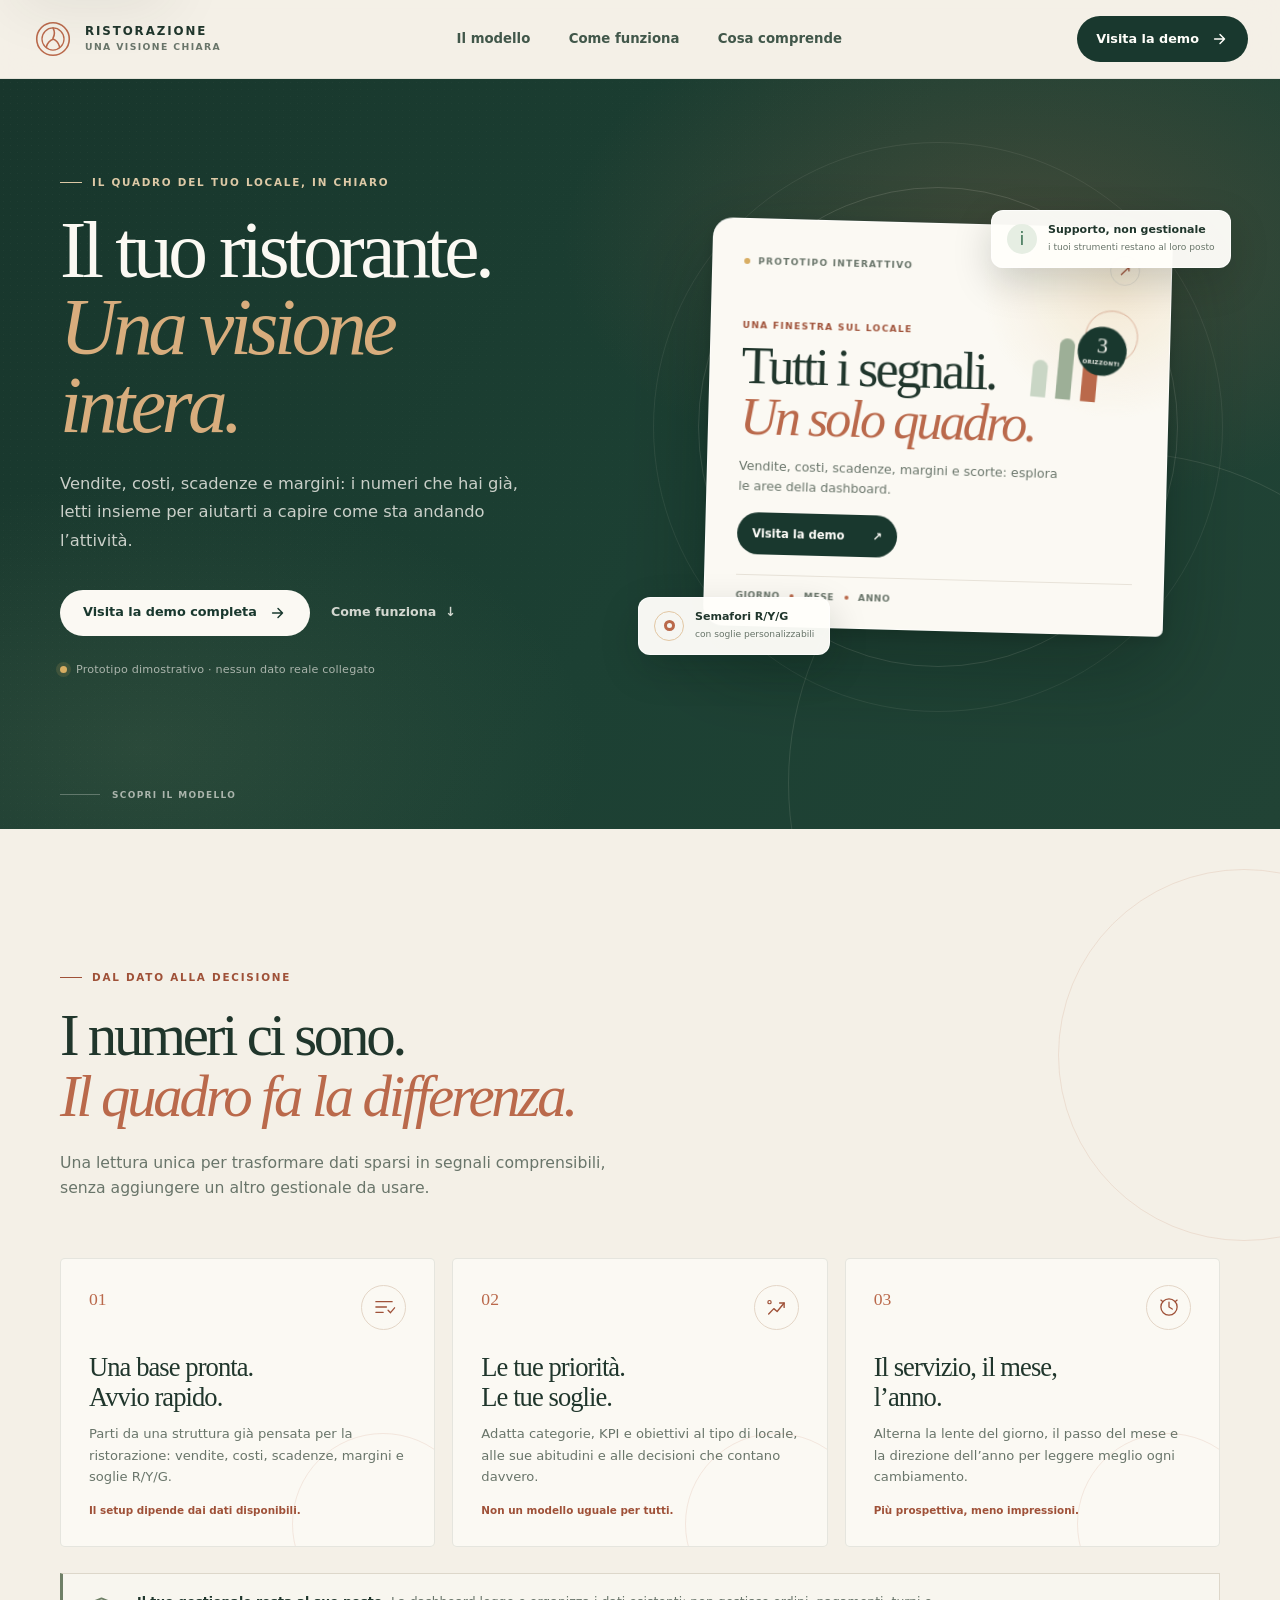
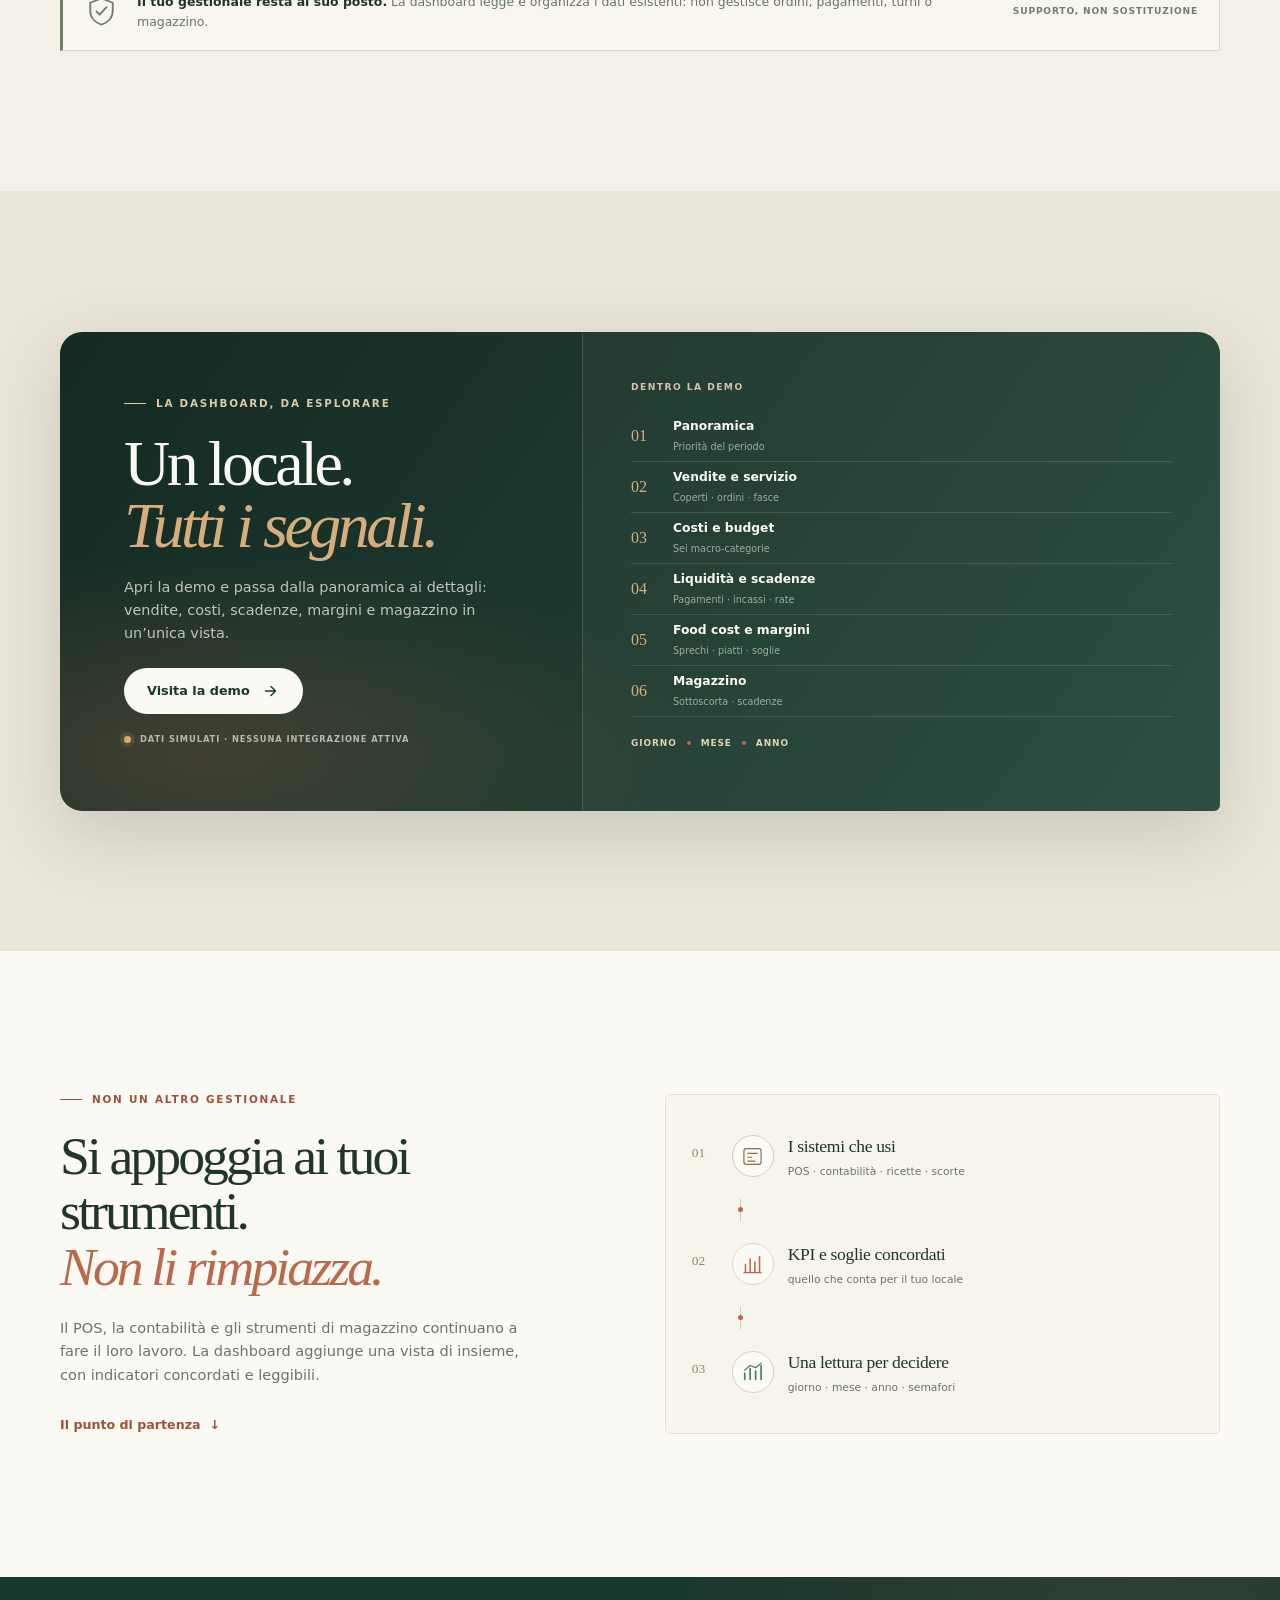
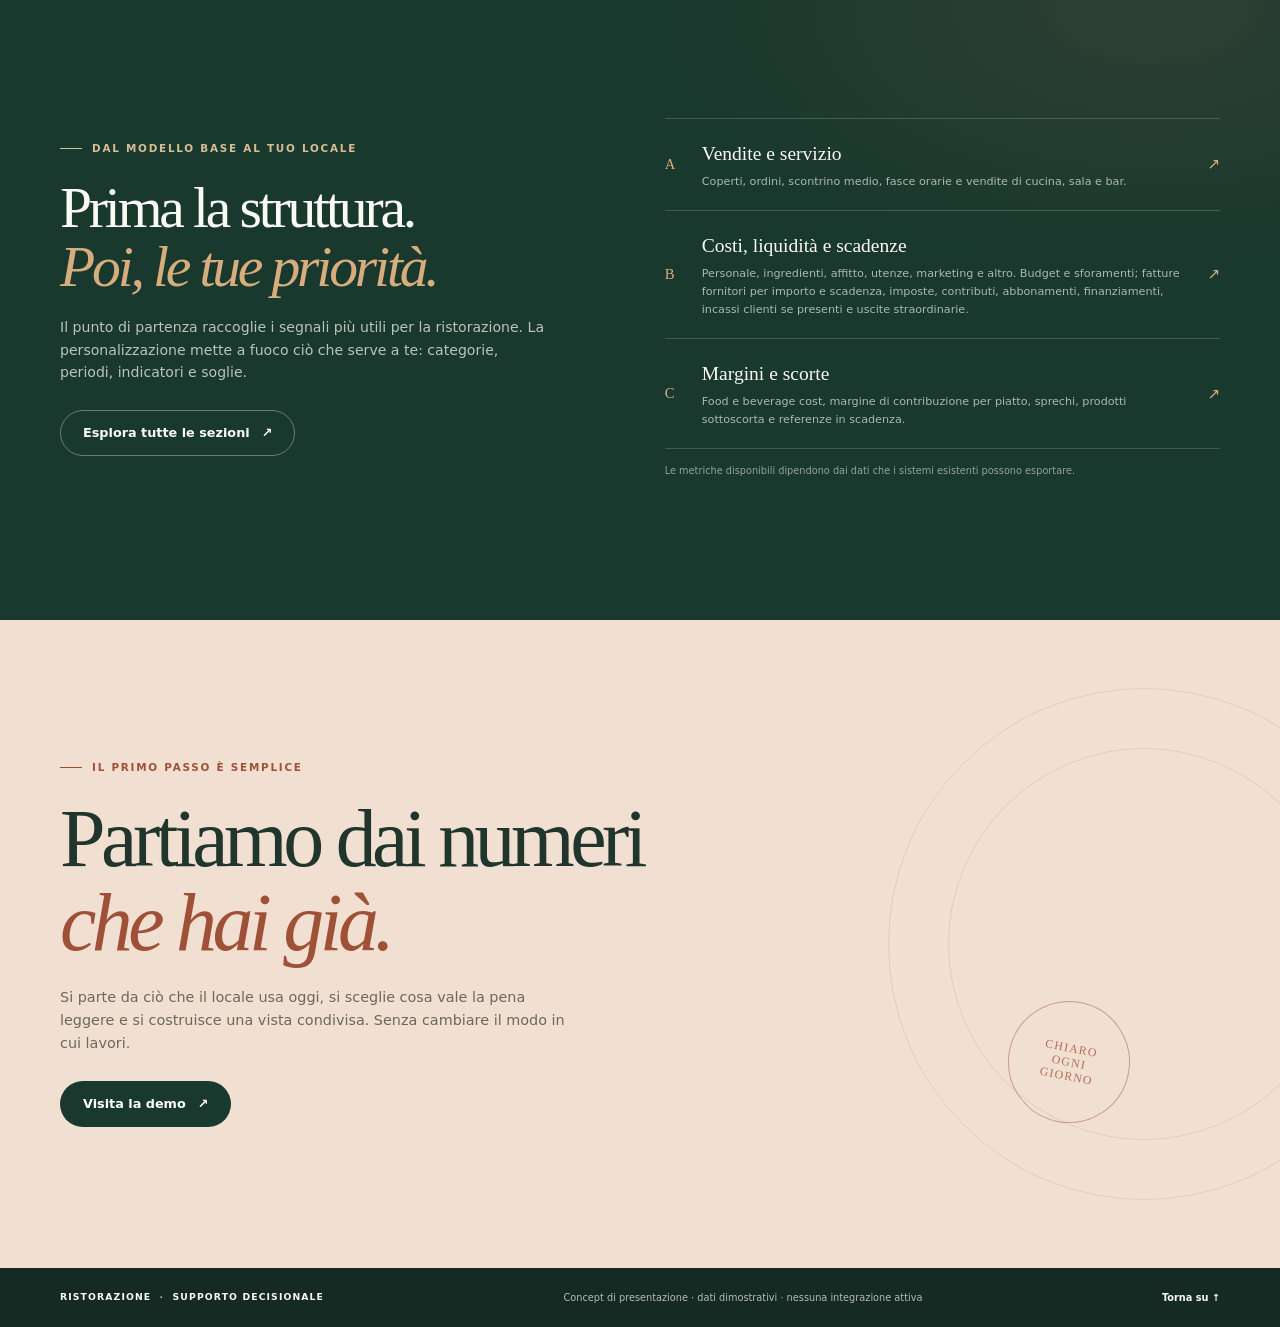
==== commit befc1abc: "feat: split restaurant landing and dashboard demo" ====
--- a/site/index.html
+++ b/site/index.html
@@ -5,7 +5,7 @@
     <meta name="viewport" content="width=device-width, initial-scale=1">
     <meta name="theme-color" content="#19362c">
     <meta name="description" content="Una dashboard di supporto decisionale per leggere vendite, costi, scadenze e margini del tuo ristorante.">
-    <title>Una visione chiara del tuo ristorante</title>
+    <title>Ristorazione — una visione chiara dell’attività</title>
     <link rel="stylesheet" href="styles.css">
     <script src="app.js" defer></script>
   </head>
@@ -36,12 +36,12 @@
 
         <nav class="primary-nav" id="primary-navigation" aria-label="Navigazione principale">
           <a href="#modello">Il modello</a>
-          <a href="#demo">Anteprima</a>
-          <a href="#personalizza">Su misura</a>
+          <a href="#strumenti">Come funziona</a>
+          <a href="#aree">Cosa comprende</a>
         </nav>
 
-        <a class="header-cta" href="#demo">
-          Esplora la demo
+        <a class="header-cta" href="demo.html">
+          Visita la demo
           <svg viewBox="0 0 20 20" aria-hidden="true">
             <path d="M4 10h11M10 5l5 5-5 5" fill="none" stroke="currentColor" stroke-linecap="round" stroke-linejoin="round" stroke-width="1.6"></path>
           </svg>
@@ -58,8 +58,8 @@
             <h1>Il tuo ristorante.<br><em>Una visione intera.</em></h1>
             <p class="hero-description">Vendite, costi, scadenze e margini: i numeri che hai già, letti insieme per aiutarti a capire come sta andando l’attività.</p>
             <div class="hero-actions">
-              <a class="button button-light" href="#demo">
-                Guarda la demo interattiva
+              <a class="button button-light" href="demo.html">
+                Visita la demo completa
                 <svg viewBox="0 0 20 20" aria-hidden="true">
                   <path d="M4 10h11M10 5l5 5-5 5" fill="none" stroke="currentColor" stroke-linecap="round" stroke-linejoin="round" stroke-width="1.6"></path>
                 </svg>
@@ -69,45 +69,33 @@
             <p class="hero-footnote"><span class="status-dot status-dot-demo"></span> Prototipo dimostrativo · nessun dato reale collegato</p>
           </div>
 
-          <div class="hero-visual" data-reveal aria-label="Anteprima illustrativa della dashboard">
+          <div class="hero-visual" data-reveal>
             <div class="hero-orbit hero-orbit-one" aria-hidden="true"></div>
             <div class="hero-orbit hero-orbit-two" aria-hidden="true"></div>
             <div class="hero-note hero-note-top">
-              <span class="note-icon" aria-hidden="true">↗</span>
-              <span><strong>Più contesto</strong><small>per decidere con calma</small></span>
-            </div>
-            <div class="hero-dashboard">
-              <div class="hero-dashboard-top">
-                <span class="hero-dashboard-label"><span class="status-dot"></span> PANORAMICA · DEMO</span>
-                <span class="hero-period">OGGI</span>
-              </div>
-              <div class="hero-revenue">
-                <span>FATTURATO GIORNALIERO</span>
-                <div><strong>2.460 €</strong><span class="hero-change">+8,2%</span></div>
-                <small>rispetto al servizio di confronto · esempio</small>
-              </div>
-              <div class="hero-bars" aria-hidden="true">
-                <span style="--bar-height: 28%"></span>
-                <span style="--bar-height: 39%"></span>
-                <span style="--bar-height: 61%"></span>
-                <span style="--bar-height: 43%"></span>
-                <span style="--bar-height: 33%"></span>
-                <span style="--bar-height: 68%"></span>
-                <span class="hero-bar-highlight" style="--bar-height: 92%"></span>
-                <span style="--bar-height: 55%"></span>
-              </div>
-              <div class="hero-chart-axis"><span>PRANZO</span><span>CENA</span></div>
-              <div class="hero-dashboard-bottom">
-                <div class="hero-small-stat">
-                  <span>FOOD COST</span>
-                  <strong>28,4%</strong>
-                </div>
-                <div class="hero-small-stat">
-                  <span>COPERTI</span>
-                  <strong>86</strong>
-                </div>
-                <span class="status-pill status-good"><i></i> IN LINEA</span>
-              </div>
+              <span class="note-icon" aria-hidden="true">i</span>
+              <span><strong>Supporto, non gestionale</strong><small>i tuoi strumenti restano al loro posto</small></span>
+            </div>
+            <div class="demo-gateway">
+              <div class="gateway-top">
+                <span class="gateway-kicker"><span class="status-dot status-dot-demo"></span> PROTOTIPO INTERATTIVO</span>
+                <span class="gateway-arrow" aria-hidden="true">↗</span>
+              </div>
+              <div class="gateway-art" aria-hidden="true">
+                <span class="gateway-art-line gateway-art-line-one"></span>
+                <span class="gateway-art-line gateway-art-line-two"></span>
+                <span class="gateway-art-line gateway-art-line-three"></span>
+                <span class="gateway-art-orbit"></span>
+                <span class="gateway-art-seal">3<br><small>ORIZZONTI</small></span>
+              </div>
+              <p class="gateway-overline">UNA FINESTRA SUL LOCALE</p>
+              <h2>Tutti i segnali.<br><em>Un solo quadro.</em></h2>
+              <p class="gateway-description">Vendite, costi, scadenze, margini e scorte: esplora le aree della dashboard.</p>
+              <a class="gateway-link" href="demo.html">
+                Visita la demo
+                <span aria-hidden="true">↗</span>
+              </a>
+              <div class="gateway-footer"><span>Giorno</span><i></i><span>Mese</span><i></i><span>Anno</span></div>
             </div>
             <div class="hero-note hero-note-bottom">
               <span class="note-ring" aria-hidden="true"><span></span></span>
@@ -187,169 +175,39 @@
         </div>
       </section>
 
-      <section class="demo-section section-pad" id="demo">
-        <div class="demo-backdrop" aria-hidden="true"></div>
-        <div class="container demo-container">
-          <div class="section-heading demo-heading" data-reveal>
-            <p class="eyebrow"><span class="eyebrow-mark"></span> ANTEPRIMA INTERATTIVA</p>
-            <h2>Tre orizzonti.<br><em>Una lettura più chiara.</em></h2>
-            <p>Prova a cambiare periodo: gli indicatori e il grafico si aggiornano con numeri inventati, solo per mostrare il funzionamento.</p>
-          </div>
-
-          <div class="demo-frame" data-reveal>
-            <div class="demo-frame-top">
-              <span class="demo-caption"><span class="status-dot status-dot-demo"></span> PROTOTIPO · DATI SIMULATI</span>
-              <span class="demo-hint">Seleziona un periodo per esplorare</span>
-            </div>
-
-            <div class="dashboard-window">
-              <div class="dashboard-heading">
-                <div>
-                  <p class="dashboard-kicker">RISTORANTE DEMO <span>·</span> VISTA D’INSIEME</p>
-                  <h3>Il locale, in un colpo d’occhio</h3>
-                </div>
-                <div class="period-switch" role="group" aria-label="Seleziona il periodo dimostrativo">
-                  <button class="period-button is-active" type="button" data-period="day" aria-pressed="true">Giorno</button>
-                  <button class="period-button" type="button" data-period="month" aria-pressed="false">Mese</button>
-                  <button class="period-button" type="button" data-period="year" aria-pressed="false">Anno</button>
-                </div>
-              </div>
-
-              <div class="dashboard-context">
-                <span id="period-context">Un servizio · esempio dimostrativo</span>
-                <span class="freshness"><span class="freshness-dot"></span> Aggiornamento di esempio</span>
-              </div>
-
-              <div class="metric-grid">
-                <article class="metric-card metric-card-primary">
-                  <div class="metric-card-label"><span>Fatturato</span><span class="metric-symbol" aria-hidden="true">↗</span></div>
-                  <strong class="metric-value" id="revenue-value" data-current="2460">2.460 €</strong>
-                  <span class="metric-foot"><span id="revenue-change">+0%</span> <span id="revenue-change-label">vs confronto demo</span></span>
-                </article>
-                <article class="metric-card">
-                  <div class="metric-card-label"><span>Coperti</span><span class="metric-symbol metric-symbol-soft" aria-hidden="true">◌</span></div>
-                  <strong class="metric-value" id="covers-value" data-current="86">86</strong>
-                  <span class="metric-foot">clienti serviti · demo</span>
-                </article>
-                <article class="metric-card">
-                  <div class="metric-card-label"><span>Ordini</span><span class="metric-symbol metric-symbol-soft" aria-hidden="true">⌁</span></div>
-                  <strong class="metric-value" id="orders-value" data-current="64">64</strong>
-                  <span class="metric-foot">ordini registrati · demo</span>
-                </article>
-                <article class="metric-card">
-                  <div class="metric-card-label"><span>Scontrino medio</span><span class="metric-symbol metric-symbol-soft" aria-hidden="true">€</span></div>
-                  <strong class="metric-value" id="average-value" data-current="38.4375">38,44 €</strong>
-                  <span class="metric-foot">fatturato ÷ ordini · demo</span>
-                </article>
-              </div>
-
-              <div class="dashboard-panels">
-                <section class="dashboard-panel chart-panel" aria-labelledby="chart-title">
-                  <div class="panel-heading">
-                    <div>
-                      <p class="panel-kicker">ANDAMENTO</p>
-                      <h4 id="chart-title">Fatturato per fascia oraria</h4>
-                    </div>
-                    <span class="panel-unit">valori demo</span>
-                  </div>
-                  <div class="chart-scroll">
-                    <div class="chart-plot" role="img" aria-labelledby="chart-title chart-summary">
-                      <div class="chart-guides" aria-hidden="true"><i></i><i></i><i></i><i></i></div>
-                      <div class="chart-bars" id="chart-bars" aria-hidden="true"></div>
-                    </div>
-                    <div class="chart-labels" id="chart-labels" aria-hidden="true"></div>
-                  </div>
-                  <p class="chart-summary" id="chart-summary">Anteprima dimostrativa delle vendite per fascia oraria.</p>
-                </section>
-
-                <section class="dashboard-panel cost-panel" aria-labelledby="cost-title">
-                  <div class="panel-heading">
-                    <div>
-                      <p class="panel-kicker">INCIDENZA SUI RICAVI</p>
-                      <h4 id="cost-title">Le voci da tenere d’occhio</h4>
-                    </div>
-                    <span class="panel-unit">demo</span>
-                  </div>
-                  <div class="cost-list">
-                    <div class="cost-row">
-                      <div class="cost-row-heading"><span>Materie prime</span><strong id="food-cost-value">28,4%</strong></div>
-                      <div class="cost-track"><span class="cost-fill cost-fill-food" id="food-cost-fill"></span></div>
-                    </div>
-                    <div class="cost-row">
-                      <div class="cost-row-heading"><span>Personale</span><strong id="staff-cost-value">32,1%</strong></div>
-                      <div class="cost-track"><span class="cost-fill cost-fill-staff" id="staff-cost-fill"></span></div>
-                    </div>
-                    <div class="cost-row">
-                      <div class="cost-row-heading"><span>Beverage</span><strong id="beverage-cost-value">18,6%</strong></div>
-                      <div class="cost-track"><span class="cost-fill cost-fill-drink" id="beverage-cost-fill"></span></div>
-                    </div>
-                  </div>
-                  <div class="cost-note"><span class="cost-note-mark" aria-hidden="true">i</span> Un indicatore utile solo se definizioni e dati sono coerenti.</div>
-                </section>
-              </div>
-
-              <div class="signal-grid">
-                <article class="signal-card">
-                  <span class="signal-icon signal-icon-calendar" aria-hidden="true">
-                    <svg viewBox="0 0 24 24" fill="none">
-                      <rect x="4" y="6" width="16" height="14" rx="2" stroke="currentColor" stroke-width="1.5"></rect>
-                      <path d="M8 4v4M16 4v4M4 10h16" stroke="currentColor" stroke-linecap="round" stroke-width="1.5"></path>
-                    </svg>
-                  </span>
-                  <div><span>SCADENZE FORNITORI</span><strong id="due-value">3.480 €</strong><small id="due-description">entro 7 giorni · demo</small></div>
-                </article>
-                <article class="signal-card">
-                  <span class="signal-icon signal-icon-budget" aria-hidden="true">
-                    <svg viewBox="0 0 24 24" fill="none">
-                      <path d="M5 19V11M12 19V5M19 19v-8" stroke="currentColor" stroke-linecap="round" stroke-width="2"></path>
-                    </svg>
-                  </span>
-                  <div><span>BUDGET MATERIE PRIME</span><strong id="budget-value">81%</strong><small>utilizzato nel periodo · demo</small></div>
-                </article>
-                <article class="signal-card">
-                  <span class="signal-icon signal-icon-stock" aria-hidden="true">
-                    <svg viewBox="0 0 24 24" fill="none">
-                      <path d="m12 3 9 5v8l-9 5-9-5V8l9-5Z" stroke="currentColor" stroke-linejoin="round" stroke-width="1.5"></path>
-                      <path d="m3.5 8 8.5 5 8.5-5M12 13v8" stroke="currentColor" stroke-linejoin="round" stroke-width="1.5"></path>
-                    </svg>
-                  </span>
-                  <div><span>SCORTE DA VERIFICARE</span><strong id="stock-value">4</strong><small id="stock-description">referenze sotto minimo · demo</small></div>
-                </article>
-              </div>
-            </div>
-          </div>
-
-          <div class="demo-footnote"><span class="demo-footnote-star" aria-hidden="true">*</span> I valori sono inventati: non sono benchmark, obiettivi consigliati o dati di un ristorante reale.</div>
-
-          <div class="threshold-card" id="personalizza" data-reveal>
-            <div class="threshold-copy">
-              <p class="eyebrow"><span class="eyebrow-mark"></span> IL SEMAFORO, CON LE TUE REGOLE</p>
-              <h3>La soglia non è uguale<br>per tutti i locali.</h3>
-              <p>Sposta il target demo del food cost e guarda cambiare il semaforo. Nella piattaforma reale, soglie e obiettivi si concordano con il titolare.</p>
-            </div>
-            <div class="threshold-control">
-              <div class="threshold-control-top">
-                <label for="food-target">Obiettivo food cost <span class="demo-tag">SOGLIA DEMO</span></label>
-                <output class="threshold-output" id="food-target-output" for="food-target">30%</output>
-              </div>
-              <input id="food-target" type="range" min="24" max="36" value="30" step="1" aria-describedby="threshold-rules">
-              <div class="range-labels"><span>24%</span><span>36%</span></div>
-              <div class="threshold-rules" id="threshold-rules">
-                <span class="rule-green">Verde ≤ <b id="green-limit">30%</b></span>
-                <span class="rule-yellow">Giallo ≤ <b id="yellow-limit">34%</b></span>
-                <span class="rule-red">Rosso oltre</span>
-              </div>
-              <div class="threshold-result">
-                <span class="threshold-result-label">Food cost demo <strong id="threshold-current-value">28,4%</strong></span>
-                <span class="status-pill status-good" id="threshold-status" role="status" aria-live="polite"><i></i><span id="threshold-status-text">IN LINEA</span></span>
-              </div>
-              <p class="threshold-disclaimer">Regola illustrativa: in un progetto reale formula e soglie si validano sui dati e sugli obiettivi del locale.</p>
-            </div>
-          </div>
-        </div>
-      </section>
-
-      <section class="scope-section section-pad">
+      <section class="demo-invitation section-pad" id="demo">
+        <div class="container">
+          <div class="demo-invitation-card" data-reveal>
+            <div class="demo-invitation-copy">
+              <p class="eyebrow eyebrow-light"><span class="eyebrow-mark"></span> LA DASHBOARD, DA ESPLORARE</p>
+              <h2>Un locale.<br><em>Tutti i segnali.</em></h2>
+              <p>Apri la demo e passa dalla panoramica ai dettagli: vendite, costi, scadenze, margini e magazzino in un’unica vista.</p>
+              <a class="button button-light" href="demo.html">
+                Visita la demo
+                <svg viewBox="0 0 20 20" aria-hidden="true">
+                  <path d="M4 10h11M10 5l5 5-5 5" fill="none" stroke="currentColor" stroke-linecap="round" stroke-linejoin="round" stroke-width="1.6"></path>
+                </svg>
+              </a>
+              <p class="demo-invitation-note"><span class="status-dot status-dot-demo"></span> DATI SIMULATI · NESSUNA INTEGRAZIONE ATTIVA</p>
+            </div>
+
+            <div class="demo-invitation-index">
+              <p class="invitation-index-label">DENTRO LA DEMO</p>
+              <ol class="invitation-list">
+                <li><span>01</span><div><strong>Panoramica</strong><small>Priorità del periodo</small></div></li>
+                <li><span>02</span><div><strong>Vendite e servizio</strong><small>Coperti · ordini · fasce</small></div></li>
+                <li><span>03</span><div><strong>Costi e budget</strong><small>Sei macro-categorie</small></div></li>
+                <li><span>04</span><div><strong>Liquidità e scadenze</strong><small>Pagamenti · incassi · rate</small></div></li>
+                <li><span>05</span><div><strong>Food cost e margini</strong><small>Sprechi · piatti · soglie</small></div></li>
+                <li><span>06</span><div><strong>Magazzino</strong><small>Sottoscorta · scadenze</small></div></li>
+              </ol>
+              <div class="invitation-periods"><span>Giorno</span><i></i><span>Mese</span><i></i><span>Anno</span></div>
+            </div>
+          </div>
+        </div>
+      </section>
+
+      <section class="scope-section section-pad" id="strumenti">
         <div class="container scope-grid">
           <div class="scope-heading" data-reveal>
             <p class="eyebrow"><span class="eyebrow-mark"></span> NON UN ALTRO GESTIONALE</p>
@@ -395,13 +253,13 @@
         </div>
       </section>
 
-      <section class="personal-section section-pad">
+      <section class="personal-section section-pad" id="aree">
         <div class="container personal-grid">
           <div class="personal-note" data-reveal>
             <p class="eyebrow eyebrow-light"><span class="eyebrow-mark"></span> DAL MODELLO BASE AL TUO LOCALE</p>
             <h2>Prima la struttura.<br><em>Poi, le tue priorità.</em></h2>
             <p>Il punto di partenza raccoglie i segnali più utili per la ristorazione. La personalizzazione mette a fuoco ciò che serve a te: categorie, periodi, indicatori e soglie.</p>
-            <a class="button button-outline-light" href="#demo">Prova a cambiare una soglia <span aria-hidden="true">↗</span></a>
+            <a class="button button-outline-light" href="demo.html">Esplora tutte le sezioni <span aria-hidden="true">↗</span></a>
           </div>
           <div class="personal-list" data-reveal>
             <div class="personal-list-item">
@@ -429,7 +287,7 @@
           <p class="eyebrow"><span class="eyebrow-mark"></span> IL PRIMO PASSO È SEMPLICE</p>
           <h2>Partiamo dai numeri<br><em>che hai già.</em></h2>
           <p>Si parte da ciò che il locale usa oggi, si sceglie cosa vale la pena leggere e si costruisce una vista condivisa. Senza cambiare il modo in cui lavori.</p>
-          <a class="button button-dark" href="#demo">Rivedi la demo <span aria-hidden="true">↑</span></a>
+          <a class="button button-dark" href="demo.html">Visita la demo <span aria-hidden="true">↗</span></a>
           <span class="closing-stamp" aria-hidden="true">CHIARO<br>OGNI<br>GIORNO</span>
         </div>
       </section>
--- a/site/styles.css
+++ b/site/styles.css
@@ -2680,3 +2680,402 @@
     transform: none;
   }
 }
+
+.demo-gateway {
+  position: relative;
+  width: min(100%, 460px);
+  padding: 27px 31px 22px;
+  transform: rotate(1.2deg);
+  border: 1px solid rgba(255, 255, 255, 0.7);
+  border-radius: 20px 20px 7px 20px;
+  background:
+    radial-gradient(circle at 88% 14%, rgba(216, 173, 98, 0.22), transparent 25%),
+    var(--paper-light);
+  box-shadow: 0 32px 90px rgba(6, 20, 15, 0.33), 0 4px 14px rgba(6, 20, 15, 0.13);
+  color: var(--ink);
+  animation: dashboard-arrive 800ms cubic-bezier(0.2, 0.7, 0.2, 1) both;
+}
+
+.gateway-top,
+.gateway-link,
+.gateway-footer {
+  display: flex;
+  align-items: center;
+}
+
+.gateway-top {
+  justify-content: space-between;
+}
+
+.gateway-kicker {
+  display: inline-flex;
+  align-items: center;
+  gap: 8px;
+  color: var(--muted);
+  font-size: 0.57rem;
+  font-weight: 800;
+  letter-spacing: 0.13em;
+}
+
+.gateway-kicker .status-dot {
+  width: 6px;
+  height: 6px;
+  box-shadow: none;
+}
+
+.gateway-arrow {
+  display: grid;
+  width: 30px;
+  height: 30px;
+  place-items: center;
+  border: 1px solid #ded8cb;
+  border-radius: 50%;
+  color: var(--terra-deep);
+}
+
+.gateway-art {
+  position: absolute;
+  top: 80px;
+  right: 33px;
+  width: 112px;
+  height: 103px;
+  transform: rotate(4deg);
+}
+
+.gateway-art-line {
+  position: absolute;
+  bottom: 10px;
+  width: 15px;
+  border-radius: 99px 99px 4px 4px;
+  background: #c9d6c5;
+  transform-origin: bottom;
+  animation: bar-rise 750ms cubic-bezier(0.2, 0.65, 0.3, 1) both;
+}
+
+.gateway-art-line-one {
+  left: 10px;
+  height: 37px;
+  transform: rotate(-24deg);
+}
+
+.gateway-art-line-two {
+  left: 35px;
+  height: 61px;
+  background: #9daf97;
+  animation-delay: 90ms;
+  transform: rotate(-9deg);
+}
+
+.gateway-art-line-three {
+  left: 60px;
+  height: 47px;
+  background: var(--terra);
+  animation-delay: 180ms;
+  transform: rotate(9deg);
+}
+
+.gateway-art-orbit {
+  position: absolute;
+  top: 0;
+  right: 0;
+  width: 53px;
+  height: 53px;
+  border: 1px solid rgba(186, 105, 75, 0.45);
+  border-radius: 50%;
+}
+
+.gateway-art-seal {
+  position: absolute;
+  top: 17px;
+  right: 10px;
+  display: grid;
+  width: 49px;
+  height: 49px;
+  align-content: center;
+  justify-items: center;
+  border-radius: 50%;
+  background: var(--forest);
+  color: var(--paper-light);
+  font-family: var(--serif);
+  font-size: 1.35rem;
+  line-height: 0.9;
+}
+
+.gateway-art-seal small {
+  margin-top: 4px;
+  font-family: var(--sans);
+  font-size: 0.34rem;
+  font-weight: 800;
+  letter-spacing: 0.08em;
+}
+
+.gateway-overline {
+  margin: 42px 0 8px;
+  color: var(--terra-deep);
+  font-size: 0.57rem;
+  font-weight: 800;
+  letter-spacing: 0.14em;
+}
+
+.demo-gateway h2,
+.demo-invitation-copy h2 {
+  margin: 0;
+  font-family: var(--serif);
+  font-size: clamp(2.35rem, 4.2vw, 3.25rem);
+  font-weight: 400;
+  letter-spacing: -0.055em;
+  line-height: 0.98;
+}
+
+.demo-gateway h2 em {
+  color: var(--terra);
+  font-weight: 400;
+}
+
+.gateway-description {
+  max-width: 320px;
+  margin: 13px 0 16px;
+  color: var(--muted);
+  font-size: 0.79rem;
+  line-height: 1.6;
+}
+
+.gateway-link {
+  width: fit-content;
+  min-height: 42px;
+  justify-content: space-between;
+  gap: 28px;
+  padding: 0 15px;
+  border-radius: 999px;
+  background: var(--forest);
+  color: var(--white);
+  font-size: 0.72rem;
+  font-weight: 750;
+  transition: transform 200ms ease, background-color 200ms ease;
+}
+
+.gateway-link:hover {
+  transform: translateY(-2px);
+  background: var(--terra-deep);
+}
+
+.gateway-footer {
+  gap: 10px;
+  margin-top: 20px;
+  padding-top: 13px;
+  border-top: 1px solid #e7e2d8;
+  color: var(--muted);
+  font-size: 0.57rem;
+  font-weight: 700;
+  letter-spacing: 0.06em;
+  text-transform: uppercase;
+}
+
+.gateway-footer i,
+.invitation-periods i {
+  width: 4px;
+  height: 4px;
+  border-radius: 50%;
+  background: var(--terra);
+}
+
+.demo-invitation {
+  position: relative;
+  overflow: hidden;
+  background: #eae5d9;
+}
+
+.demo-invitation-card {
+  position: relative;
+  display: grid;
+  overflow: hidden;
+  grid-template-columns: minmax(0, 0.9fr) minmax(370px, 1.1fr);
+  border-radius: 22px 22px 6px 22px;
+  background:
+    radial-gradient(ellipse at 12% 88%, rgba(186, 105, 75, 0.25), transparent 34%),
+    linear-gradient(125deg, var(--forest-deep), #25483a);
+  box-shadow: 0 24px 70px rgba(29, 43, 35, 0.16);
+  color: var(--paper-light);
+}
+
+.demo-invitation-copy {
+  align-self: center;
+  padding: clamp(34px, 5vw, 64px);
+}
+
+.demo-invitation-copy h2 {
+  font-size: clamp(2.8rem, 5vw, 4.4rem);
+}
+
+.demo-invitation-copy h2 em {
+  color: #d8ad7d;
+  font-weight: 400;
+}
+
+.demo-invitation-copy > p:not(.eyebrow):not(.demo-invitation-note) {
+  max-width: 400px;
+  margin: 18px 0 23px;
+  color: rgba(251, 249, 243, 0.73);
+  font-size: 0.9rem;
+}
+
+.demo-invitation-note {
+  display: flex;
+  align-items: center;
+  gap: 9px;
+  margin: 19px 0 0;
+  color: rgba(251, 249, 243, 0.65);
+  font-size: 0.52rem;
+  font-weight: 800;
+  letter-spacing: 0.11em;
+}
+
+.demo-invitation-index {
+  align-self: stretch;
+  padding: clamp(30px, 4vw, 48px);
+  border-left: 1px solid rgba(251, 249, 243, 0.13);
+  background: rgba(255, 254, 250, 0.035);
+}
+
+.invitation-index-label {
+  margin: 0 0 16px;
+  color: #d8c5a7;
+  font-size: 0.57rem;
+  font-weight: 800;
+  letter-spacing: 0.16em;
+}
+
+.invitation-list {
+  display: grid;
+  gap: 0;
+  margin: 0;
+  padding: 0;
+  list-style: none;
+}
+
+.invitation-list li {
+  display: grid;
+  min-height: 51px;
+  align-items: center;
+  gap: 14px;
+  grid-template-columns: 28px minmax(0, 1fr);
+  border-bottom: 1px solid rgba(251, 249, 243, 0.12);
+}
+
+.invitation-list li > span {
+  color: #d8ad7d;
+  font-family: var(--serif);
+  font-size: 1rem;
+}
+
+.invitation-list strong,
+.invitation-list small {
+  display: block;
+}
+
+.invitation-list strong {
+  font-size: 0.77rem;
+  font-weight: 650;
+}
+
+.invitation-list small {
+  margin-top: 2px;
+  color: rgba(251, 249, 243, 0.57);
+  font-size: 0.6rem;
+}
+
+.invitation-periods {
+  display: flex;
+  align-items: center;
+  gap: 10px;
+  margin-top: 19px;
+  color: #e2d2b6;
+  font-size: 0.56rem;
+  font-weight: 800;
+  letter-spacing: 0.1em;
+  text-transform: uppercase;
+}
+
+@media (max-width: 820px) {
+  .demo-invitation-card {
+    grid-template-columns: 1fr;
+  }
+
+  .demo-invitation-index {
+    border-top: 1px solid rgba(251, 249, 243, 0.13);
+    border-left: 0;
+  }
+}
+
+@media (max-width: 560px) {
+  .hero-visual {
+    min-height: 404px;
+  }
+
+  .hero-orbit-one {
+    width: 330px;
+    height: 330px;
+  }
+
+  .hero-orbit-two {
+    width: 395px;
+    height: 395px;
+  }
+
+  .demo-gateway {
+    width: calc(100% - 14px);
+    padding: 20px 19px 17px;
+    transform: rotate(0.5deg);
+  }
+
+  .gateway-art {
+    top: 65px;
+    right: 20px;
+    transform: scale(0.78) rotate(4deg);
+    transform-origin: top right;
+  }
+
+  .gateway-overline {
+    margin-top: 32px;
+    font-size: 0.49rem;
+  }
+
+  .demo-gateway h2 {
+    max-width: 230px;
+    font-size: clamp(2.1rem, 9vw, 2.8rem);
+  }
+
+  .gateway-description {
+    max-width: 250px;
+    font-size: 0.68rem;
+  }
+
+  .gateway-footer {
+    margin-top: 14px;
+    padding-top: 10px;
+    font-size: 0.5rem;
+  }
+
+  .hero-note-top {
+    top: -5px;
+    right: -4px;
+  }
+
+  .hero-note-bottom {
+    bottom: -6px;
+    left: -2px;
+  }
+
+  .demo-invitation-copy,
+  .demo-invitation-index {
+    padding: 27px 21px;
+  }
+
+  .demo-invitation-copy h2 {
+    font-size: clamp(2.7rem, 12vw, 3.7rem);
+  }
+
+  .demo-invitation-copy > p:not(.eyebrow):not(.demo-invitation-note) {
+    font-size: 0.8rem;
+  }
+}
